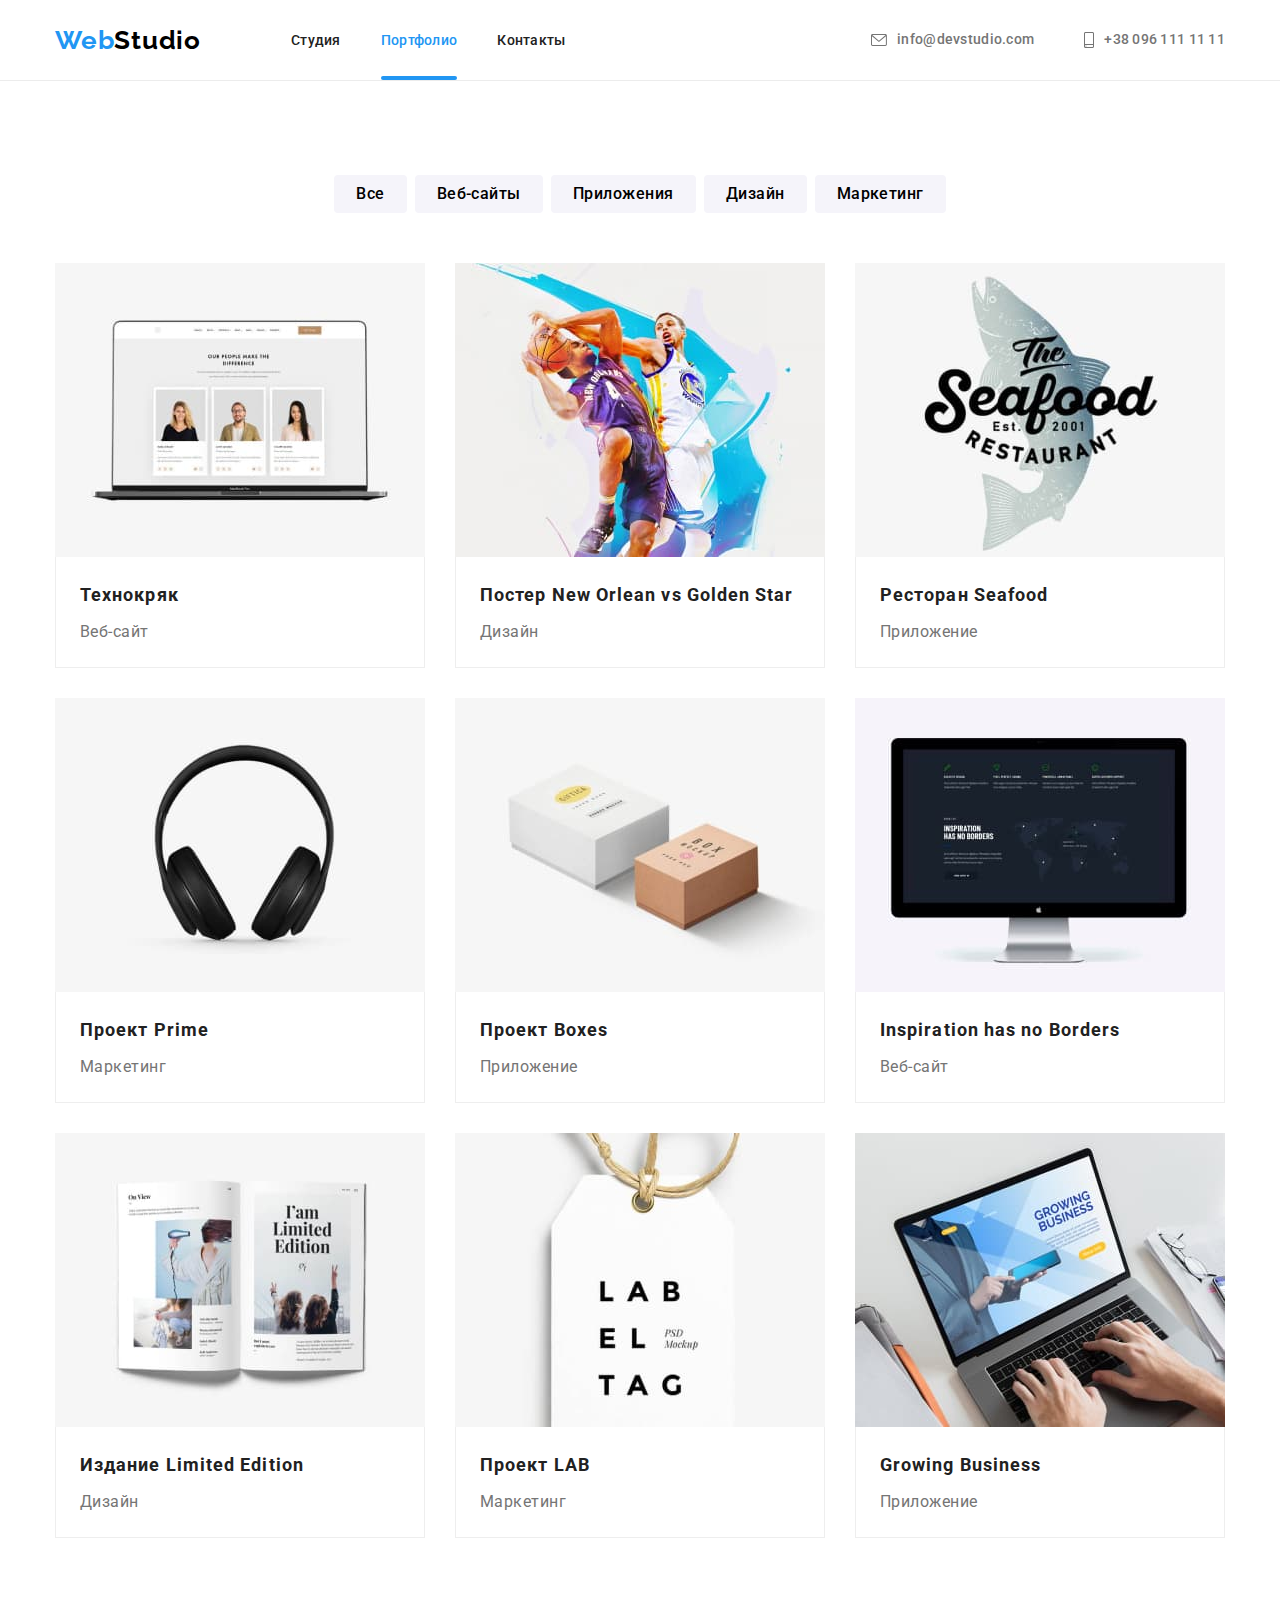
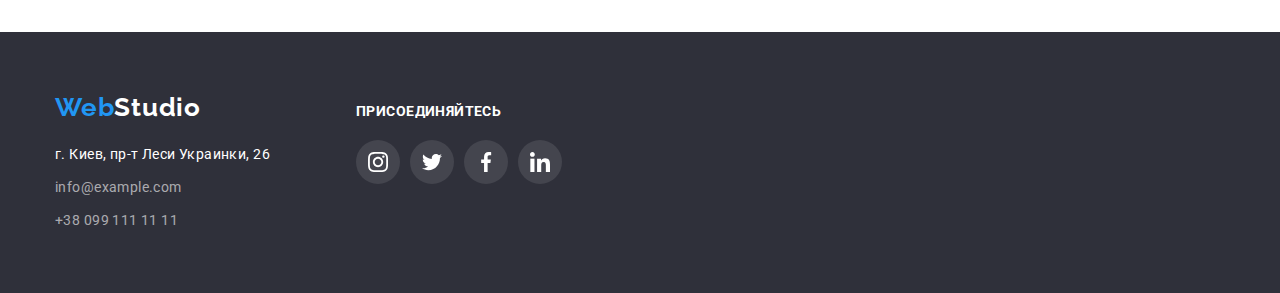
==== portfolio.html @ ebfdbd6f "live sass compiler instalation" ====
<!DOCTYPE html>
<html lang="ru">

<head>
    <meta charset="UTF-8">
    <meta name="viewport" content="width=device-width, initial-scale=1.0">
    <title>Портфолио</title>
    <link rel="stylesheet" href="https://cdnjs.cloudflare.com/ajax/libs/modern-normalize/1.0.0/modern-normalize.min.css">
    <link rel="preconnect" href="https://fonts.gstatic.com">
    <link href="https://fonts.googleapis.com/css2?family=Raleway:wght@700&family=Roboto:wght@400;500;700;900&display=swap"
        rel="stylesheet">
    <link rel="stylesheet" href="./css/styles.css" />
</head>
<body>
    <header class="header">
        <div class="container">
            <nav class="navigation">
                <a class="logo link" lang="en" href=""><span class="logo-part">Web</span>Studio</a>
                <ul class="navigation-list list">
                    <li class="navigation-item link">
                        <a class="navigation-link link" href="./index.html">Студия</a>
                    </li>
                    <li class="navigation-item link">
                        <a class="navigation-link link active" href="">Портфолио</a>
                    </li>
                    <li class="navigation-item link">
                        <a class="navigation-link link" href="">Контакты</a>
                    </li>
                </ul>
            </nav>
            <ul class="contact-list list">
                <li class="contact-items">
                    <a class="contact-mail link" href="mailto:info@devstudio.com">
                        <svg class="contact-mail-icon" width="16" height="12">
                            <use href="./images/icons.svg#icon-envelope-hover"></use>
                        </svg>info@devstudio.com</a>
                </li>
                <li class="contact-items">
                    <a class="contact-tel link" href="tel:+380961111111">
                        <svg class="contact-tel-icon" width="10" height="16">
                            <use href="./images/icons.svg#icon-smartphone"></use>
                        </svg>+38 096 111 11 11</a>
                </li>
            </ul>
        </div>
    </header>
    <main>

        <!--Галлерея работ-->
        <section class="project-gallery">
            <h1 class="project-gallery-title visually-hidden">Галлерея работ</h1>
        
        <!--Список фильтров галлереи-->
               <div class="container">
                    <ul class="filter-btn-list list">
                        <li class="filter-btn-list-items">
                            <button class="filter-btn" type="button">Все</button>
                        </li>
                        <li class="filter-btn-list-items">
                            <button class="filter-btn" type="button">Веб-сайты</button>
                        </li>
                        <li class="filter-btn-list-items">
                            <button class="filter-btn" type="button">Приложения</button>
                        </li>
                        <li class="filter-btn-list-items">
                            <button class="filter-btn" type="button">Дизайн</button>
                        </li>
                        <li class="filter-btn-list-items">
                            <button class="filter-btn" type="button">Маркетинг</button>
                        </li>
                    </ul>

        <!-- Карточки работ -->
                    <ul class="project-list list">
                        <li class="project-item">
                            <a class="project-item-image link" href=""> 
                                <div class="project-item-thumb">
                                    <img src="./images/portfolio/technokhryak.jpg"
                                            alt="Изображение ноутбука с открытым веб-сайтом Технокряк" width="370" height="294" />
                                    <p class="overlay">Технокряк это современная площадка распространения коронавируса. Компании используют эту платформу
                                                для цифрового
                                                шпионажа и атак на защищённые сервера конкурентов.</p>
                                </div>
                                <div class="project-item-description">
                                        <h2 class="project-title">Технокряк</h2>
                                        <p class="project-description">Веб-сайт</p>
                                </div>
                            </a>
                        </li>
                    
                        <li class="project-item">
                            <a class="project-item-image link" href="">
                                <div class="project-item-thumb">
                                   <img src="./images/portfolio/poster.jpg"
                                    alt="Постер с двумя баскетболистами в прыжке и с мячом" width="370" height="294" />
                                    <p class="overlay">Технокряк это современная площадка распространения коронавируса. Компании используют эту платформу
                                        для цифрового
                                        шпионажа и атак на защищённые сервера конкурентов.</p>
                                </div>
                                <div class="project-item-description">
                                    <h2 class="project-title">Постер <span lang="en">New Orlean vs Golden Star</span></h2>
                                    <p class="project-description">Дизайн</p>
                                </div>
                            </a>
                        </li>
                    
                        <li class="project-item">
                            <a class="project-item-image link" href=""> 
                                <div class="project-item-thumb">
                                    <img src="./images/portfolio/seafood.jpg"
                                        alt="Логотип с названием ресторана на фоне большой рыбы" width="370" height="294" />
                                    <p class="overlay">Технокряк это современная площадка распространения коронавируса. Компании используют эту платформу
                                        для цифрового
                                        шпионажа и атак на защищённые сервера конкурентов.</p>
                                </div>
                                <div class="project-item-description">
                                    <h2 class="project-title">Ресторан <span lang="en">Seafood</span> </h2>
                                    <p class="project-description">Приложение</p>
                                </div>
                            </a>
                        </li>
                    
                        <li class="project-item">
                            <a class="project-item-image link" href=""> 
                                <div class="project-item-thumb">
                                    <img src="./images/portfolio/prime.jpg"
                                        alt="Изображение наушников с накладными амбушюрами" width="370" height="294" />
                                    <p class="overlay">Технокряк это современная площадка распространения коронавируса. Компании используют эту платформу
                                        для цифрового
                                        шпионажа и атак на защищённые сервера конкурентов.</p>
                                </div>
                               <div class="project-item-description">
                                    <h2 class="project-title">Проект <span lang="en">Prime</span></h2>
                                    <p class="project-description">Маркетинг</p>
                               </div>
                            </a>
                        </li>
                    
                        <li class="project-item">
                            <a class="project-item-image link" href=""> 
                                <div class="project-item-thumb">
                                    <img src="./images/portfolio/boxes.jpg"
                                        alt="Фото двух коробочек, белой и коричневой, разного размера на белом фоне" width="370" height="294" />
                                    <p class="overlay">Технокряк это современная площадка распространения коронавируса. Компании используют эту платформу
                                        для цифрового
                                        шпионажа и атак на защищённые сервера конкурентов.</p>
                                </div>
                                <div class="project-item-description">
                                    <h2 class="project-title">Проект <span lang="en">Boxes</span></h2>
                                    <p class="project-description">Приложение</p>
                                </div>
                            </a>
                        </li>
                    
                        <li class="project-item">
                            <a class="project-item-image link" href=""> 
                                <div class="project-item-thumb">
                                    <img src="./images/portfolio/web-site-inspiration.jpg"
                                        alt="Фото экрана компьютера с открытым сайтом" width="370" height="294" />
                                    <p class="overlay">Технокряк это современная площадка распространения коронавируса. Компании используют эту платформу
                                        для цифрового
                                        шпионажа и атак на защищённые сервера конкурентов.</p>
                                </div>
                                <div class="project-item-description">
                                    <h2 class="project-title" lang="en">Inspiration has no Borders</h2>
                                    <p class="project-description">Веб-сайт</p>
                                </div>
                            </a>
                        </li>
                    
                        <li class="project-item">
                            <a class="project-item-image link" href=""> 
                                <div class="project-item-thumb">
                                    <img src="./images/portfolio/design.jpg"
                                        alt="Разворот журнала на белом фоне" width="370" height="294" />
                                    <p class="overlay">Технокряк это современная площадка распространения коронавируса. Компании используют эту платформу
                                        для цифрового
                                        шпионажа и атак на защищённые сервера конкурентов.</p>
                                </div>
                                <div class="project-item-description">
                                    <h2 class="project-title">Издание <span lang="en">Limited Edition</span></h2>
                                    <p class="project-description">Дизайн</p>
                                </div>
                            </a>
                        </li>
                    
                        <li class="project-item">
                            <a class="project-item-image link" href=""> 
                                <div class="project-item-thumb">
                                    <img src="./images/portfolio/lab.jpg"
                                        alt="Лого фирмы с изображением бирки с надписью" width="370" height="294" />
                                    <p class="overlay">Технокряк это современная площадка распространения коронавируса. Компании используют эту платформу для цифрового
                                    шпионажа и атак на защищённые сервера конкурентов.</p>    
                                </div>
                                <div class="project-item-description">
                                    <h2 class="project-title">Проект <span lang="en">LAB</span></h2>
                                    <p class="project-description">Маркетинг</p>
                                </div>
                            </a>
                        </li>
                    
                        <li class="project-item">
                            <a class="project-item-image link" href=""> 
                                <div class="project-item-thumb">
                                    <img src="./images/portfolio/app.jpg" alt="Руки и ноутбук" width="370" height="294" />
                                    <p class="overlay">Технокряк это современная площадка распространения коронавируса. Компании используют эту платформу
                                        для цифрового
                                        шпионажа и атак на защищённые сервера конкурентов.</p>
                                </div>
                                <div class="project-item-description">
                                    <h2 class="project-title" lang="en">Growing Business</h2>
                                    <p class="project-description">Приложение</p>
                                </div>
                            </a>
                        </li>
                    </ul>
                </div>
    </section>            
    </main>

    <!--Футер -->
    <footer class="footer">
        <div class="container">
            <div class="left-side-footer-wrapper">
                <a class="logo link" lang="en" href=""><span class="logo-part">Web</span><span
                        class="logo-dark-background">Studio</span></a>
                <address class="address">
                    <ul class="address-list list">
                        <li class="address-list-item">
                            <a class="address-link link" href="https://goo.gl/maps/c7qryHXfXwKfHJzUA" target="_blank"
                                rel="noopener noreferrer">г. Киев, пр-т Леси Украинки, 26</a>
                        </li>
                        <li class="address-list-item">
                            <a class="address-contact link" href="mailto:info@example.com">info@example.com</a>
                        </li>
                        <li class="address-list-item">
                            <a class="address-contact link" href="tel:+380991111111">+38 099 111 11 11</a>
                        </li>
                    </ul>
                </address>
            </div>
            <div class="social-links-footer-wrapper">
                <p class="enjoy-title">Присоединяйтесь</p>
                <ul class="social-list-footer">
                    <li class="social-list-footer-item list">
                        <a href="" class="social-list-footer-link link">
                            <svg class="social-list-footer-icon" width="20" height="20">
                                <use href="./images/icons.svg#icon-instagram"></use>
                            </svg>
                        </a>
                    </li>
                    <li class="social-list-footer-item list">
                        <a href="" class="social-list-footer-link link">
                            <svg class="social-list-footer-icon" width="20" height="20">
                                <use href="./images/icons.svg#icon-twitter"></use>
                            </svg>
                        </a>
                    </li>
                    <li class="social-list-footer-item list">
                        <a href="" class="social-list-footer-link link">
                            <svg class="social-list-footer-icon" width="20" height="20">
                                <use href="./images/icons.svg#icon-facebook"></use>
                            </svg>
                        </a>
                    </li>
                    <li class="social-list-footer-item list">
                        <a href="" class="social-list-footer-link link">
                            <svg class="social-list-footer-icon" width="20" height="20">
                                <use href="./images/icons.svg#icon-linkedin"></use>
                            </svg>
                        </a>
                    </li>
                </ul>
            </div>
        </div>
    </footer>
</body>
</html>
---- css/styles.css ----
/* ------COMPONENTS----- */
:root {
  --main-font: 'Roboto', sans-serif;
  --secondary-font: 'Raleway', sans-serif;
  --accent-color: #2196f3;
  --alternative-accent-color: #188ce8;
  --first-text-color: #212121;
  --second-text-color: #757575;
  --alternative-second-text-color: rgba(255, 255, 255, 0.6);
  --third-text-color: #ffffff;
  --light-background-color: #f5f4fa;
  --dark-background-color: #2f303a;
  --btn-box-shadow-color: 0px 4px 4px rgba(0, 0, 0, 0.15);
  --logo-light-theme-color: #000;
  --social-icons-color-light-theme: #afb1b8;
  --overlay-background-color: rgba(33, 150, 243, 0.9);
}

body {
  font-family: var(--main-font);
  color: var(--first-text-color);
}

.link {
  text-decoration: none;
  color: var(--first-text-color);
}

.list {
  list-style: none;
}

.address {
  font-style: normal;
}

.active {
  color: var(--accent-color);
  position: relative;
}

h1,
h2,
h3,
h4,
h5,
h6,
p {
  margin: 0;
}

ul,
ol {
  margin: 0;
  padding: 0;
}

img {
  display: block;
}

.visually-hidden {
  position: absolute !important;
  clip: rect(1px 1px 1px 1px); /* IE6, IE7 */
  clip: rect(1px, 1px, 1px, 1px);
  padding: 0 !important;
  border: 0 !important;
  height: 1px !important;
  width: 1px !important;
  overflow: hidden;
}
/* ------END COMPONENTS----- */

/* HEADER */

.header {
  display: flex;
  align-items: center;
  border-bottom: 1px solid #ececec;
}

.container {
  margin: 0 auto;
  padding: 0 15px;
  width: 1200px;
}

.header .container {
  display: flex;
  align-items: center;
}

.navigation {
  display: flex;
  align-items: center;
}

.navigation-list {
  display: flex;
  align-items: center;
}

.contact-list,
.contact-items {
  display: flex;
  align-items: center;
}

.contact-list {
  margin-left: auto;
}

.contact-items:not(:last-child) {
  margin-right: 50px;
}

.logo {
  font-family: var(--secondary-font);
  font-weight: 700;
  font-size: 26px;
  line-height: 1.19;
  letter-spacing: 0.03em;
  color: var(--logo-light-theme-color);
  margin-right: 90px;
  padding-top: 24px;
  padding-bottom: 24px;

  animation-duration: 3000ms;
}

.logo-part {
  color: var(--accent-color);
}

.navigation-item:not(:last-child) {
  margin-right: 40px;
}

.navigation-link {
  font-weight: 500;
  font-size: 14px;
  line-height: 1.14;
  letter-spacing: 0.02em;
  padding-top: 32px;
  padding-bottom: 32px;

  transition-property: color;
  transition-duration: 250ms;
  transition-timing-function: cubic-bezier(0.4, 0, 0.2, 1);
}

.contact-mail,
.contact-tel {
  display: flex;
  align-items: center;

  padding-top: 32px;
  padding-bottom: 32px;
  font-weight: 500;
  font-size: 14px;
  line-height: 1.14;
  letter-spacing: 0.02em;
  color: var(--second-text-color);

  transition-property: color;
  transition-duration: 250ms;
  transition-timing-function: cubic-bezier(0.4, 0, 0.2, 1);
}

.contact-mail-icon,
.contact-tel-icon {
  margin-right: 10px;
  cursor: pointer;
  fill: currentColor;
}

.navigation-link:hover,
.navigation-link:focus,
.contact-mail:hover,
.contact-mail:focus,
.contact-tel:hover,
.contact-tel:focus {
  color: var(--accent-color);
}

.contact-mail:hover .contact-mail-icon,
.contact-mail:focus .contact-mail-icon,
.contact-tel:hover .contact-tel-icon,
.contact-tel:focus .contact-tel-icon {
  fill: currentColor;
}

.active::after {
  content: '';
  position: absolute;
  left: 0;
  bottom: 0;
  width: 100%;
  height: 4px;
  border-radius: 2px;
  background-color: currentColor;
}

/* HEADER END */

/* HERO */

.hero {
  text-align: center;
  max-width: 1600px;
  margin: 0 auto;
  background-color: var(--dark-background-color);
  background-image: linear-gradient(
      rgba(47, 48, 58, 0.4),
      rgba(47, 48, 58, 0.4)
    ),
    url('../images/hero-bgi/background.jpg');
  background-repeat: no-repeat;
  background-size: cover;
  box-shadow: 0px 4px 4px rgba(0, 0, 0, 0.25);
}

.hero .container {
  text-align: center;
  padding-top: 200px;
  padding-bottom: 200px;
}

.hero-title {
  max-width: 696px;
  margin-left: auto;
  margin-right: auto;
  margin-bottom: 30px;
  text-align: center;
  font-weight: 900;
  font-size: 44px;
  line-height: 1.36;
  letter-spacing: 0.06em;
  text-transform: uppercase;
  color: var(--third-text-color);
}

.modal-btn {
  min-width: 200px;
  padding: 10px 32px;

  font-family: inherit;
  font-weight: 700;
  font-size: 16px;
  line-height: 1.88;
  text-align: center;
  letter-spacing: 0.06em;
  cursor: pointer;
  border-radius: 4px;
  color: var(--third-text-color);
  background-color: var(--accent-color);
  box-shadow: var(--btn-box-shadow-color);

  transition: background-color 250ms cubic-bezier(0.4, 0, 0.2, 1);
}

.modal-btn:hover,
.modal-btn:focus {
  background-color: var(--alternative-accent-color);
  outline: none;
}

.backdrop {
  position: fixed;
  top: 0;
  left: 0;
  width: 100%;
  height: 100%;
  background-color: rgba(0, 0, 0, 0.2);
  visibility: visible;
  opacity: 1;
  transition: opacity 250ms cubic-bezier(0.4, 0, 0.2, 1);
}

.backdrop.is-hidden {
  opacity: 0;
  visibility: hidden;
  pointer-events: none;
}

.modal {
  position: absolute;
  top: 50%;
  left: 50%;
  transform: translate(-50%, -50%);
  transform-origin: center left;

  display: flex;
  min-width: 528px;
  min-height: 581px;
  padding: 40px;
  box-shadow: 0px 1px 3px rgba(0, 0, 0, 0.12), 0px 1px 1px rgba(0, 0, 0, 0.14),
    0px 2px 1px rgba(0, 0, 0, 0.2);
  border-radius: 4px;
  background-color: var(--third-text-color);

  transition: transform 500ms cubic-bezier(0.4, 0, 0.2, 1);
  animation-duration: 3000ms;
}

.modal-form {
  display: flex;
  flex-direction: column;
}

.modal-form-input {
  display: block;
  width: 100%;
  min-height: 40px;
  padding: 12px 42px;
  border: 1px solid rgba(33, 33, 33, 0.2);
  border-radius: 4px;
  margin-top: 4px;
  transition: border-color 250ms cubic-bezier(0.4, 0, 0.2, 1);
}

.modal-form-input:focus {
  border-color: var(--accent-color);
  outline: none;
}

.modal-form-icon {
  position: absolute;
  display: block;
  top: 50%;
  left: 12px;
  transform: translateY(-50%);
  transition: fill 250ms cubic-bezier(0.4, 0, 0.2, 1);
}

.modal-form-input:focus + .modal-form-icon {
  fill: var(--accent-color);
}

.modal-form-comment {
  width: 100%;
  resize: none;
  min-height: 120px;
  padding: 12px 16px;
  margin-top: 4px;
  border: 1px solid rgba(33, 33, 33, 0.2);
  border-radius: 4px;
  transition: border-color 250ms cubic-bezier(0.4, 0, 0.2, 1);
}

.modal-form-comment:focus {
  border-color: var(--accent-color);
  outline: none;
}

.modal-form-comment::placeholder {
  font-family: inherit;
  font-weight: 400;
  font-size: 14px;
  line-height: 1.14;
  letter-spacing: 0.01em;
  color: rgba(117, 117, 117, 0.5);
}

.modal-form-title {
  margin-bottom: 30px;
  text-align: center;
  font-weight: 700;
  font-size: 20px;
  line-height: 1.15;
  letter-spacing: 0.03em;
  color: var(--first-text-color);
}

.form-field {
  font-family: inherit;
  font-weight: 400;
  font-size: 12px;
  line-height: 1.17;
  letter-spacing: 0.01em;
  color: var(--second-text-color);
}

.form-field:not(:last-child) {
  margin-bottom: 10px;
}

.form-field-wrapper {
  position: relative;
  display: block;
}

.modal-form-agreement-desc {
  display: flex;
  align-items: center;
  margin-bottom: 30px;
  font-family: inherit;
  font-weight: 400;
  font-size: 14px;
  line-height: 1.71;
  letter-spacing: 0.03em;
  color: var(--second-text-color);
}

.modal-form-agreement-desc::before {
  content: ' ';
  display: block;
  margin-right: 8px;
  width: 16px;
  height: 15px;
  background-image: url(../images/empty_check.svg);
  background-repeat: no-repeat;
  background-size: contain;
  cursor: pointer;
  transition: background-image 250ms cubic-bezier(0.4, 0, 0.2, 1);
}

.modal-form-agreement:checked + .modal-form-agreement-desc::before {
  border: 0.2px solid var(--third-text-color);
  background-image: url(../images/check.svg);
  fill: var(--third-text-color);
  background-repeat: no-repeat;
  background-size: contain;
  background-color: var(--alternative-accent-color);
  outline: none;
}

.modal-form-agreement:focus + .modal-form-agreement-desc::before {
  border: 2px solid var(--accent-color);
}

.modal-form-agreement-link {
  color: var(--accent-color);
}

.modal-btn-close {
  position: absolute;
  top: 8px;
  right: 8px;

  display: flex;
  align-items: center;
  justify-content: center;

  padding: 0;
  width: 30px;
  height: 30px;
  border: 1px solid rgba(0, 0, 0, 0.1);
  border-radius: 50%;
  background-color: var(--third-text-color);
  cursor: pointer;
}

.modal-form-btn {
  min-width: 200px;
  align-self: center;
  padding: 10px;

  text-align: center;
  font-family: inherit;
  font-weight: 700;
  font-size: 16px;
  line-height: 1.88;
  letter-spacing: 0.06em;
  cursor: pointer;
  border-radius: 4px;
  border: none;
  color: var(--third-text-color);
  background-color: var(--accent-color);
  box-shadow: var(--btn-box-shadow-color);

  transition: background-color 250ms cubic-bezier(0.4, 0, 0.2, 1);
}

.modal-form-btn:hover,
.modal-form-btn:focus {
  background-color: var(--alternative-accent-color);
  border: none;
}

/* HERO END */

/* ПРЕИМУЩЕСТВА */

.advantages {
  padding-top: 94px;
  padding-bottom: 47px;
}

.advantages .container {
  display: flex;
}

.advantages-list {
  display: flex;
  margin-left: -30px;
  margin-top: -30px;
}

.advantages-list-item {
  flex-basis: calc((100% - 120px) / 4);
  margin-left: 30px;
  margin-top: 30px;
}

.advantages-icon-box {
  display: flex;
  align-items: center;
  justify-content: center;
  background: var(--light-background-color);
  border-radius: 4px;
  width: 270px;
  height: 120px;
  margin-bottom: 30px;
}

.advantages-list-title {
  font-weight: 700;
  font-size: 14px;
  line-height: 1.14;
  letter-spacing: 0.03em;
  text-transform: uppercase;
  margin-bottom: 10px;
}

.advantages-description {
  font-size: 14px;
  line-height: 1.71;
  letter-spacing: 0.03em;
  color: var(--second-text-color);
}

/* ПРЕИМУЩЕСТВА END */

/*РОД ДЕЯТЕЛЬНОСТИ*/

.company-skills {
  padding-top: 47px;
  padding-bottom: 94px;
}

.skills {
  display: flex;
  flex-wrap: wrap;
  margin-left: -30px;
  margin-top: -30px;
}

.company-description {
  font-weight: 700;
  font-size: 36px;
  line-height: 1.17;
  text-align: center;
  letter-spacing: 0.03em;
  margin-bottom: 50px;
}

.skills-gallary-item {
  flex-basis: calc((100% - 90px) / 3);
  margin-left: 30px;
  margin-top: 30px;
}

.skills-thumb {
  position: relative;
}

.skills-examples {
  position: absolute;
  left: 0;
  bottom: 0;
  min-width: 370px;
  min-height: 70px;
  padding: 27px 0;

  font-weight: 700;
  font-size: 14px;
  line-height: 1.14;
  text-align: center;
  letter-spacing: 0.03em;
  text-transform: uppercase;
  color: var(--third-text-color);
  background-color: rgba(47, 48, 58, 0.8);
}
/* END - РОД ДЕЯТЕЛЬНОСТИ */

/* НАША КОМАНДА */

.team {
  background-color: var(--light-background-color);
  padding-bottom: 94px;
  padding-top: 94px;
}

.team-list {
  display: flex;
  flex-wrap: wrap;
  margin-left: -30px;
  margin-top: -30px;
}

.team-list-item {
  box-shadow: 0px 1px 3px rgba(0, 0, 0, 0.12), 0px 1px 1px rgba(0, 0, 0, 0.14),
    0px 2px 1px rgba(0, 0, 0, 0.2);
  border-radius: 0px 0px 4px 4px;
  background-color: var(--third-text-color);
  flex-basis: calc((100% - 120px) / 4);
  margin-left: 30px;
  margin-top: 30px;
}

.team-member-description {
  padding: 30px 32px;
}

.team-member-name {
  font-weight: 500;
  font-size: 16px;
  line-height: 19px;
  text-align: center;
  letter-spacing: 0.03em;
  margin-bottom: 10px;
}

.team-member-job {
  font-size: 16px;
  line-height: 19px;
  text-align: center;
  letter-spacing: 0.03em;
  color: var(--second-text-color);
  margin-bottom: 16px;
}

.social-list-link {
  display: flex;
  align-items: center;
  justify-content: center;
  width: 44px;
  height: 44px;
  border-radius: 50%;

  transition: background-color 250ms cubic-bezier(0.4, 0, 0.2, 1);
}

.social-list-icon {
  fill: var(--social-icons-color-light-theme);
  transition: fill 250ms cubic-bezier(0.4, 0, 0.2, 1);
}

.social-list-link:hover .social-list-icon,
.social-list-link:focus .social-list-icon {
  fill: var(--third-text-color);
}

.social-list-link:hover,
.social-list-link:focus {
  background-color: var(--accent-color);
}

.social-list {
  display: flex;
  align-items: center;
  justify-content: space-between;
}

/* НАША КОМАНДА END*/

/* GALLERY */

.project-gallery {
  padding-bottom: 94px;
  padding-top: 94px;
}

.filter-btn-list {
  display: flex;
  text-align: center;
}

.filter-btn-list {
  justify-content: center;
  margin-bottom: 50px;
}

.filter-btn-list-items:not(:last-child) {
  margin-right: 8px;
}

.filter-btn {
  border-radius: 4px;
  border: none;
  padding: 6px 22px;

  font-family: inherit;
  font-weight: 500;
  font-size: 16px;
  line-height: 1.62;
  text-align: center;
  letter-spacing: 0.03em;
  background-color: var(--light-background-color);
  cursor: pointer;

  transition: background-color 250ms cubic-bezier(0.4, 0, 0.2, 1),
    color 250ms cubic-bezier(0.4, 0, 0.2, 1),
    box-shadow 250ms cubic-bezier(0.4, 0, 0.2, 1);
}

.filter-btn:hover,
.filter-btn:focus {
  background-color: var(--accent-color);
  color: var(--third-text-color);
  box-shadow: 0px 3px 1px rgba(0, 0, 0, 0.1), 0px 1px 2px rgba(0, 0, 0, 0.08),
    0px 2px 2px rgba(0, 0, 0, 0.12);
}

.project-list {
  display: flex;
  flex-wrap: wrap;
  margin-left: -30px;
  margin-top: -30px;
}

.project-item {
  display: flex;
  flex-basis: calc((100% - 270px) / 3);
  margin-left: 30px;
  margin-top: 30px;
}

.project-item-description {
  padding: 20px 24px;
  border: 1px solid #eeeeee;
  border-top: none;
}

.project-item-image {
  display: block;
  transition: box-shadow 250ms cubic-bezier(0.4, 0, 0.2, 1);
}

.project-item-image:hover,
.project-item-image:focus {
  box-shadow: 0px 1px 1px rgba(0, 0, 0, 0.12), 0px 4px 4px rgba(0, 0, 0, 0.06),
    1px 4px 6px rgba(0, 0, 0, 0.16);
}

.project-title {
  font-weight: 700;
  font-size: 18px;
  line-height: 2;
  letter-spacing: 0.06em;
  margin-bottom: 4px;
}

.project-description {
  font-size: 16px;
  line-height: 1.88;
  letter-spacing: 0.03em;
  color: var(--second-text-color);
}

.project-item-thumb {
  position: relative;
  overflow: hidden;
}

.overlay {
  position: absolute;
  overflow: auto;
  width: 100%;
  height: 100%;
  padding: 63px 24px;

  font-weight: 400;
  font-size: 18px;
  line-height: 1.56;
  letter-spacing: 0.03em;
  color: var(--third-text-color);
  background-color: var(--overlay-background-color);

  transform: translatey(0);
  transition: transform 250ms cubic-bezier(0.4, 0, 0.2, 1);
}

.project-item-image:hover .overlay,
.project-item-image:focus .overlay {
  transform: translatey(-100%);
}

/* WORK GALLERY END*/

/* REGULAR CUSTOMERS*/

.regular-customers {
  display: flex;
  padding-top: 94px;
  padding-bottom: 94px;
}

.regular-customers-list {
  display: flex;
  flex-wrap: wrap;
  justify-content: center;
  align-items: center;
  margin-left: -30px;
  margin-top: -30px;
}

.regular-customers-list-item {
  display: flex;
  justify-content: center;
  align-items: center;
  flex-basis: calc((100% - 180px) / 6);
  margin-left: 30px;
  margin-top: 30px;
  border-radius: 4px;
  min-height: 90px;

  border: 1px solid var(--social-icons-color-light-theme);
  color: var(--social-icons-color-light-theme);

  transition: border 250ms cubic-bezier(0.4, 0, 0.2, 1);
}

.regular-customers-list-item:hover,
.regular-customers-list-item:focus {
  fill: var(--accent-color);
  border: 1px solid var(--accent-color);
}

.regular-customers-icon {
  fill: currentColor;
  transition: fill 250ms cubic-bezier(0.4, 0, 0.2, 1);
}

.regular-customers-list-item:hover .regular-customers-icon,
.regular-customers-list-item:focus .regular-customers-icon {
  fill: var(--accent-color);
}

/*END REGULAR CUSTOMER*/

/* FOOTER */
.footer {
  background-color: var(--dark-background-color);
  padding-top: 60px;
  padding-bottom: 60px;
}

.address-list,
.address-list-item,
.address-contact {
  display: flex;
  flex-direction: column;
}

.footer .logo {
  display: block;
  margin-right: 0;
  margin-bottom: 20px;
  padding: 0;
}

.logo-dark-background {
  color: var(--third-text-color);
}

.address-link {
  font-size: 14px;
  line-height: 1.71;
  letter-spacing: 0.03em;
  color: var(--third-text-color);
}

.address-contact {
  display: block;
  font-size: 14px;
  line-height: 1.71;
  letter-spacing: 0.03em;
  color: var(--alternative-second-text-color);

  transition: color 250ms cubic-bezier(0.4, 0, 0.2, 1);
}

.address-list {
  min-width: 231px;
  min-height: 81px;
}

.address-list-item:not(:last-child) {
  margin-bottom: 9px;
}

.address-contact:hover,
.address-contact:focus {
  color: var(--accent-color);
}

.footer .container {
  display: flex;
  align-items: baseline;
}

.left-side-footer-wrapper {
  margin-right: 70px;
}

.enjoy-title {
  font-weight: 700;
  font-size: 14px;
  line-height: 1.14;
  letter-spacing: 0.03em;
  text-transform: uppercase;
  color: var(--third-text-color);
  margin-bottom: 20px;
}

.social-list-footer {
  display: flex;
  align-items: center;
  justify-content: center;
  justify-content: space-between;
}

.social-list-footer-item:not(:last-child) {
  margin-right: 10px;
}

.social-list-footer-link {
  display: flex;
  align-items: center;
  justify-content: center;
  width: 44px;
  height: 44px;
  border-radius: 50%;
  background-color: rgba(255, 255, 255, 0.1);
  transition: background-color 250ms cubic-bezier(0.4, 0, 0.2, 1);
}

.social-list-footer-icon {
  fill: var(--third-text-color);
}

.social-list-footer-link:hover,
.social-list-footer-link:focus {
  background-color: var(--accent-color);
}

.footer-form-wrapper {
  margin-left: auto;
}

.footer-form-title {
  display: block;
  font-family: inherit;
  font-size: 14px;
  line-height: 1.14;
  letter-spacing: 0.03em;
  text-transform: uppercase;
  color: var(--third-text-color);
  margin-bottom: 20px;
}

.label-email-subscription {
  display: inline-flex;
}

.user-email-footer-input {
  display: inline-block;
  min-width: 358px;
  min-height: 50px;
  padding: 15px 16px;
  margin-right: 20px;
  border: 1px solid rgba(255, 255, 255, 0.3);
  filter: drop-shadow(0px 4px 4px rgba(0, 0, 0, 0.15));
  border-radius: 4px;
  color: var(--third-text-color);
  background-color: var(--dark-background-color);
}

.user-email-footer-input::placeholder {
  font-family: inherit;
  font-weight: normal;
  font-size: 16px;
  line-height: 1.25;
  letter-spacing: 0.03em;
  background-color: inherit;
  color: rgba(255, 255, 255, 0.6);
}

.user-email-footer-input:focus {
  border: 2px solid var(--accent-color);
  outline: none;
}

.footer-form-button {
  display: inline-flex;
  justify-content: center;
  align-items: center;
  min-width: 200px;
  min-height: 50px;
  padding: 10px 32px;

  font-family: inherit;
  font-weight: 700;
  font-size: 16px;
  line-height: 1.88;
  text-align: center;
  letter-spacing: 0.06em;
  cursor: pointer;
  border-radius: 4px;
  color: var(--third-text-color);
  background-color: var(--accent-color);
  box-shadow: var(--btn-box-shadow-color);

  transition: background-color 250ms cubic-bezier(0.4, 0, 0.2, 1);
}

.footer-form-button:hover,
.footer-form-button:focus {
  background-color: var(--alternative-accent-color);
  outline: none;
}

.footer-send-icon {
  fill: currentColor;
  margin-left: 10px;
}
/* FOOTER END*/
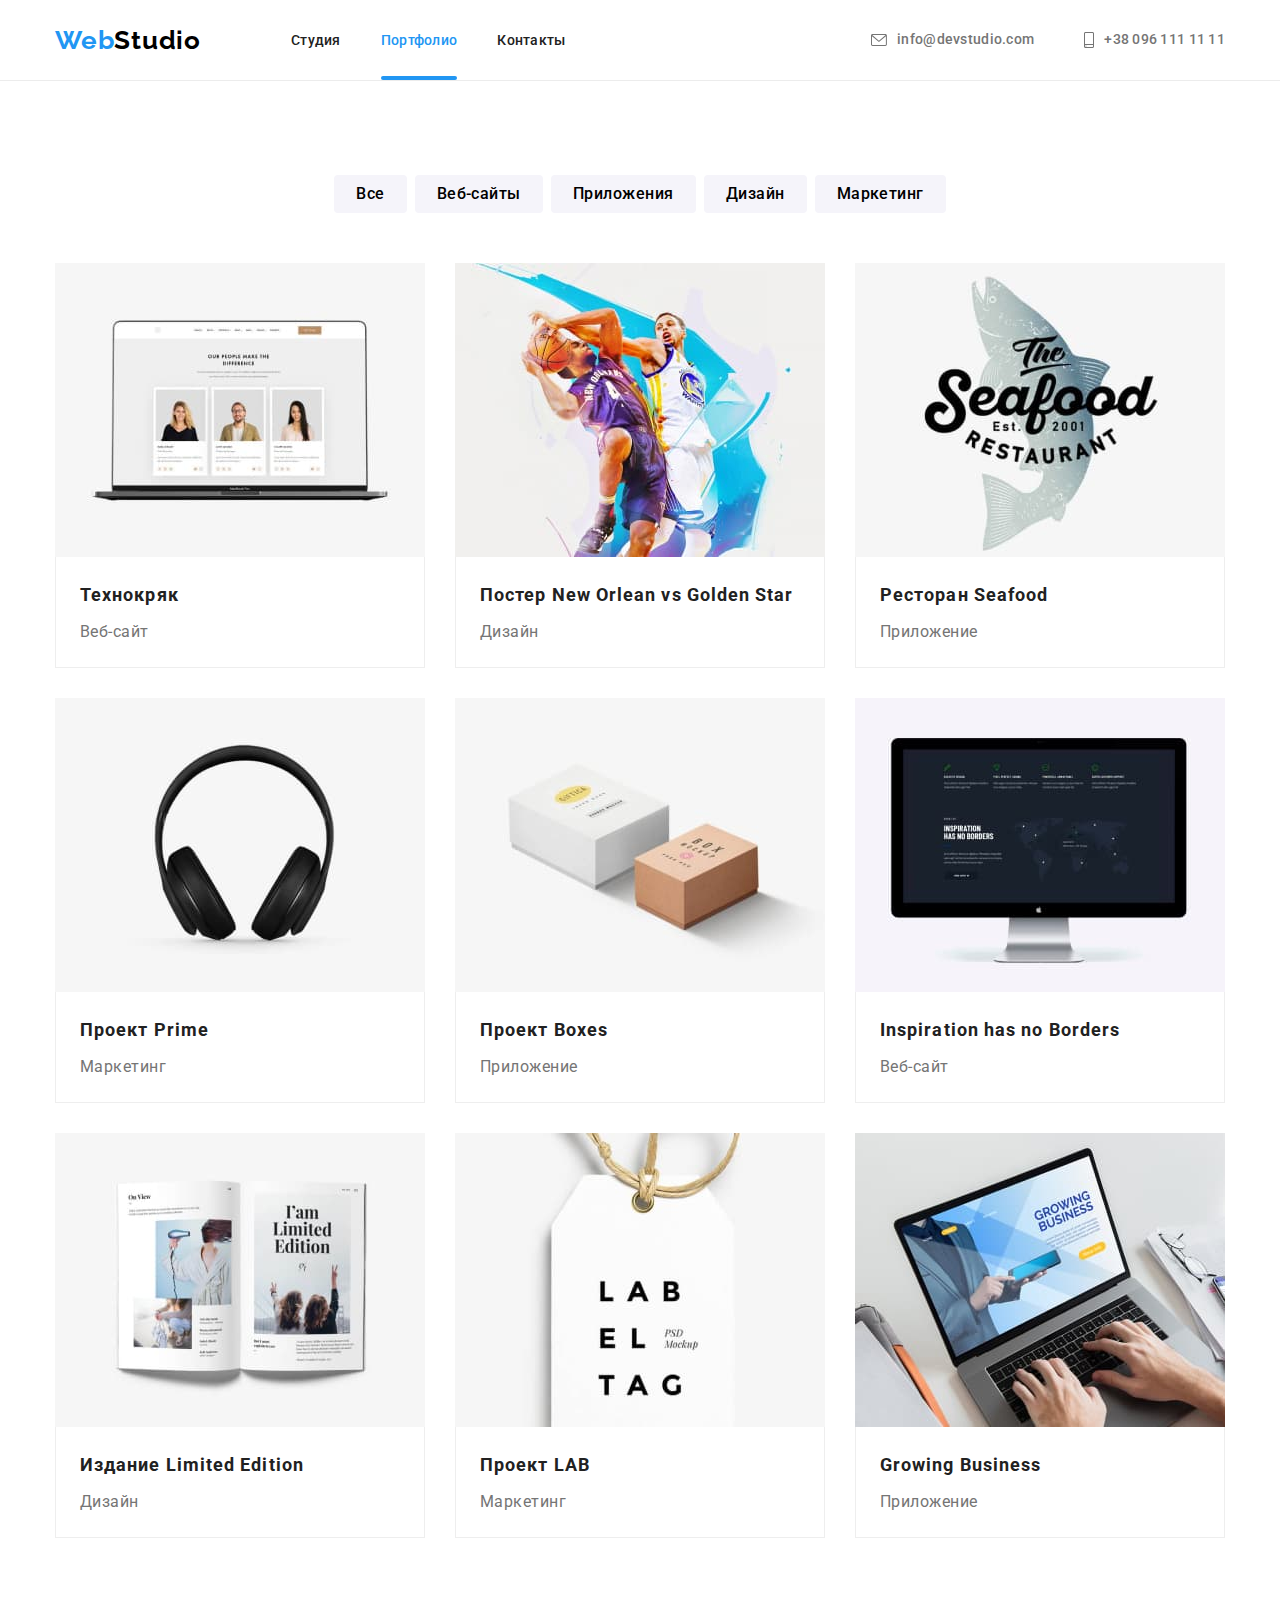
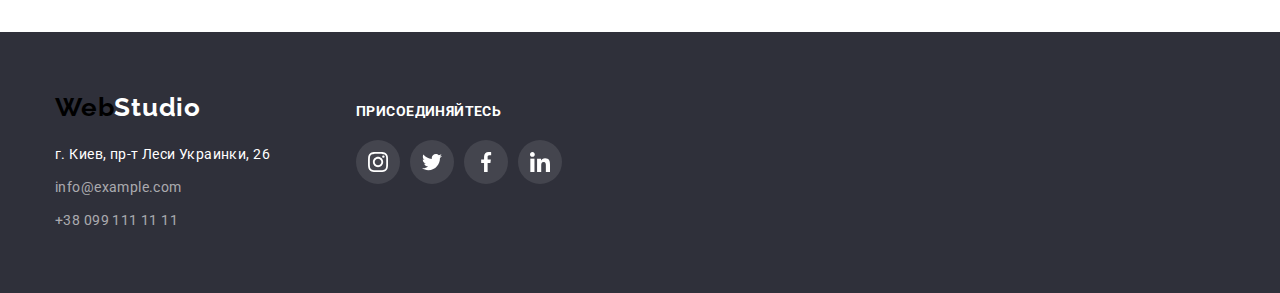
==== commit ec8a252c: "Header BEM renaming" ====
--- a/portfolio.html
+++ b/portfolio.html
@@ -10,34 +10,38 @@
     <link href="https://fonts.googleapis.com/css2?family=Raleway:wght@700&family=Roboto:wght@400;500;700;900&display=swap"
         rel="stylesheet">
     <link rel="stylesheet" href="./css/styles.css" />
+
+    <!-- Подключение анимации-->
+    <link rel="stylesheet" href="https://cdnjs.cloudflare.com/ajax/libs/animate.css/4.1.1/animate.min.css" />
 </head>
 <body>
-    <header class="header">
-        <div class="container">
-            <nav class="navigation">
-                <a class="logo link" lang="en" href=""><span class="logo-part">Web</span>Studio</a>
-                <ul class="navigation-list list">
-                    <li class="navigation-item link">
-                        <a class="navigation-link link" href="./index.html">Студия</a>
-                    </li>
-                    <li class="navigation-item link">
-                        <a class="navigation-link link active" href="">Портфолио</a>
-                    </li>
-                    <li class="navigation-item link">
-                        <a class="navigation-link link" href="">Контакты</a>
+    <header class="page-header">
+        <div class="page-header__container container">
+            <nav class="page-header__navigation">
+                <a class="logo link animate__heartBeat" lang="en" href=""><span
+                        class="logo--light-theme">Web</span>Studio</a>
+                <ul class="page-header__navigation-list list">
+                    <li class="page-header__navigation-item link">
+                        <a class="page-header__navigation-link link" href="./index.html">Студия</a>
+                    </li>
+                    <li class="page-header__navigation-item link">
+                        <a class="page-header__navigation-link link page-header__navigation-link--active" href="./portfolio.html">Портфолио</a>
+                    </li>
+                    <li class="page-header__navigation-item link">
+                        <a class="page-header__navigation-link link" href="">Контакты</a>
                     </li>
                 </ul>
             </nav>
-            <ul class="contact-list list">
-                <li class="contact-items">
-                    <a class="contact-mail link" href="mailto:info@devstudio.com">
-                        <svg class="contact-mail-icon" width="16" height="12">
+            <ul class="page-header__contact-list list">
+                <li class="page-header__contact-item">
+                    <a class="page-header__mail-link link" href="mailto:info@devstudio.com">
+                        <svg class="mail-icon" width="16" height="12">
                             <use href="./images/icons.svg#icon-envelope-hover"></use>
                         </svg>info@devstudio.com</a>
                 </li>
-                <li class="contact-items">
-                    <a class="contact-tel link" href="tel:+380961111111">
-                        <svg class="contact-tel-icon" width="10" height="16">
+                <li class="page-header__contact-item">
+                    <a class="page-header__tel-link link" href="tel:+380961111111">
+                        <svg class="tel-icon" width="10" height="16">
                             <use href="./images/icons.svg#icon-smartphone"></use>
                         </svg>+38 096 111 11 11</a>
                 </li>
--- a/css/styles.css
+++ b/css/styles.css
@@ -34,11 +34,6 @@
   font-style: normal;
 }
 
-.active {
-  color: var(--accent-color);
-  position: relative;
-}
-
 h1,
 h2,
 h3,
@@ -57,6 +52,12 @@
 
 img {
   display: block;
+}
+
+.container {
+  margin: 0 auto;
+  padding: 0 15px;
+  width: 1200px;
 }
 
 .visually-hidden {
@@ -73,44 +74,38 @@
 
 /* HEADER */
 
-.header {
+.page-header {
   display: flex;
   align-items: center;
   border-bottom: 1px solid #ececec;
 }
 
-.container {
-  margin: 0 auto;
-  padding: 0 15px;
-  width: 1200px;
-}
-
-.header .container {
-  display: flex;
-  align-items: center;
-}
-
-.navigation {
-  display: flex;
-  align-items: center;
-}
-
-.navigation-list {
-  display: flex;
-  align-items: center;
-}
-
-.contact-list,
-.contact-items {
-  display: flex;
-  align-items: center;
-}
-
-.contact-list {
+.page-header__container {
+  display: flex;
+  align-items: center;
+}
+
+.page-header__navigation {
+  display: flex;
+  align-items: center;
+}
+
+.page-header__navigation-list {
+  display: flex;
+  align-items: center;
+}
+
+.page-header__contact-list,
+.page-header__contact-item {
+  display: flex;
+  align-items: center;
+}
+
+.page-header__contact-list {
   margin-left: auto;
 }
 
-.contact-items:not(:last-child) {
+.page-header__contact-item:not(:last-child) {
   margin-right: 50px;
 }
 
@@ -128,15 +123,15 @@
   animation-duration: 3000ms;
 }
 
-.logo-part {
+.logo--light-theme {
   color: var(--accent-color);
 }
 
-.navigation-item:not(:last-child) {
+.page-header__navigation-item:not(:last-child) {
   margin-right: 40px;
 }
 
-.navigation-link {
+.page-header__navigation-link {
   font-weight: 500;
   font-size: 14px;
   line-height: 1.14;
@@ -149,8 +144,8 @@
   transition-timing-function: cubic-bezier(0.4, 0, 0.2, 1);
 }
 
-.contact-mail,
-.contact-tel {
+.page-header__mail-link,
+.page-header__tel-link {
   display: flex;
   align-items: center;
 
@@ -167,30 +162,35 @@
   transition-timing-function: cubic-bezier(0.4, 0, 0.2, 1);
 }
 
-.contact-mail-icon,
-.contact-tel-icon {
+.mail-icon,
+.tel-icon {
   margin-right: 10px;
   cursor: pointer;
   fill: currentColor;
 }
 
-.navigation-link:hover,
-.navigation-link:focus,
-.contact-mail:hover,
-.contact-mail:focus,
-.contact-tel:hover,
-.contact-tel:focus {
+.page-header__navigation-link:hover,
+.page-header__navigation-link:focus,
+.page-header__mail-link:hover,
+.page-header__mail-link:focus,
+.page-header__tel-link:hover,
+.page-header__tel-link:focus {
   color: var(--accent-color);
 }
 
-.contact-mail:hover .contact-mail-icon,
-.contact-mail:focus .contact-mail-icon,
-.contact-tel:hover .contact-tel-icon,
-.contact-tel:focus .contact-tel-icon {
+/* .page-header__contact-mail:hover .contact-mail-icon,
+.page-header__contact-mail:focus .contact-mail-icon,
+.page-header__contact-tel:hover .contact-tel-icon,
+.page-header__contact-tel:focus .contact-tel-icon {
   fill: currentColor;
-}
-
-.active::after {
+} */
+
+.page-header__navigation-link--active {
+  color: var(--accent-color);
+  position: relative;
+}
+
+.page-header__navigation-link--active::after {
   content: '';
   position: absolute;
   left: 0;
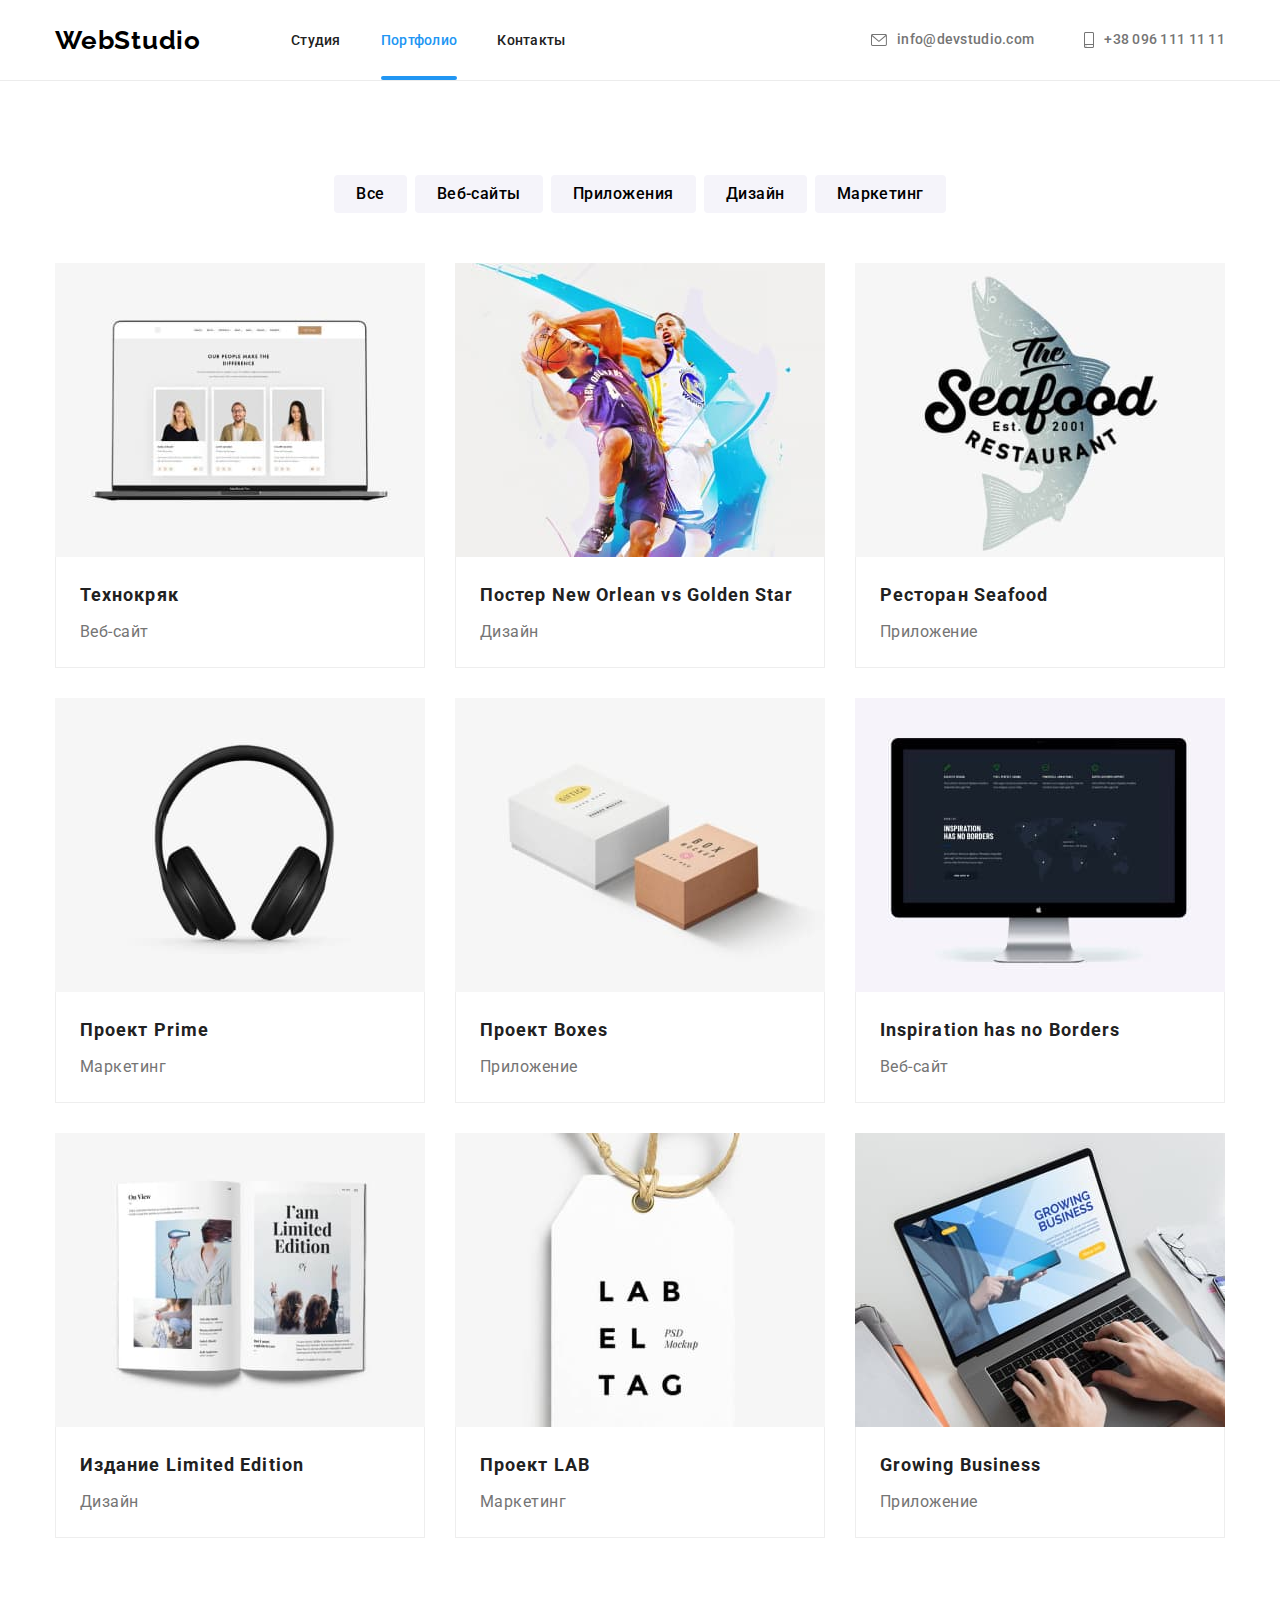
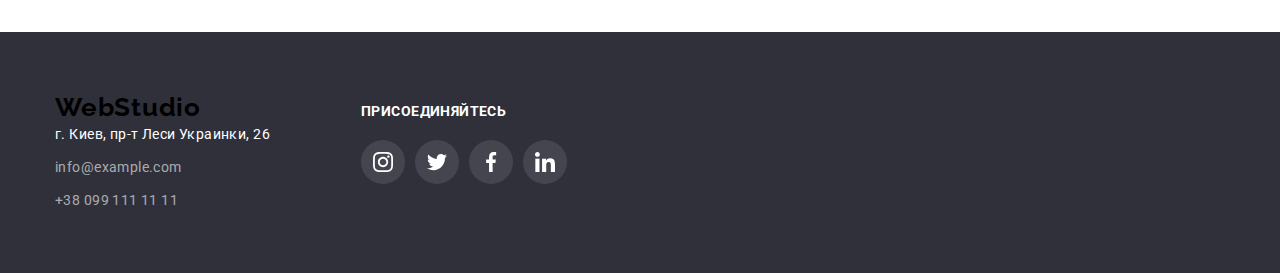
==== commit 155ab8ea: "hero, advantages,  skills BEM renaming" ====
--- a/portfolio.html
+++ b/portfolio.html
@@ -34,13 +34,13 @@
             </nav>
             <ul class="page-header__contact-list list">
                 <li class="page-header__contact-item">
-                    <a class="page-header__mail-link link" href="mailto:info@devstudio.com">
+                    <a class="mail-link link" href="mailto:info@devstudio.com">
                         <svg class="mail-icon" width="16" height="12">
                             <use href="./images/icons.svg#icon-envelope-hover"></use>
                         </svg>info@devstudio.com</a>
                 </li>
                 <li class="page-header__contact-item">
-                    <a class="page-header__tel-link link" href="tel:+380961111111">
+                    <a class="tel-link link" href="tel:+380961111111">
                         <svg class="tel-icon" width="10" height="16">
                             <use href="./images/icons.svg#icon-smartphone"></use>
                         </svg>+38 096 111 11 11</a>
--- a/css/styles.css
+++ b/css/styles.css
@@ -123,7 +123,7 @@
   animation-duration: 3000ms;
 }
 
-.logo--light-theme {
+.logo__logo-text--accent-color {
   color: var(--accent-color);
 }
 
@@ -144,8 +144,8 @@
   transition-timing-function: cubic-bezier(0.4, 0, 0.2, 1);
 }
 
-.page-header__mail-link,
-.page-header__tel-link {
+.mail-link,
+.tel-link {
   display: flex;
   align-items: center;
 
@@ -171,10 +171,10 @@
 
 .page-header__navigation-link:hover,
 .page-header__navigation-link:focus,
-.page-header__mail-link:hover,
-.page-header__mail-link:focus,
-.page-header__tel-link:hover,
-.page-header__tel-link:focus {
+.mail-link:hover,
+.mail-link:focus,
+.tel-link:hover,
+.tel-link:focus {
   color: var(--accent-color);
 }
 
@@ -220,13 +220,13 @@
   box-shadow: 0px 4px 4px rgba(0, 0, 0, 0.25);
 }
 
-.hero .container {
+.hero__container {
   text-align: center;
   padding-top: 200px;
   padding-bottom: 200px;
 }
 
-.hero-title {
+.hero__title {
   max-width: 696px;
   margin-left: auto;
   margin-right: auto;
@@ -240,7 +240,7 @@
   color: var(--third-text-color);
 }
 
-.modal-btn {
+.button {
   min-width: 200px;
   padding: 10px 32px;
 
@@ -433,7 +433,7 @@
   color: var(--accent-color);
 }
 
-.modal-btn-close {
+.modal__btn-close {
   position: absolute;
   top: 8px;
   right: 8px;
@@ -487,23 +487,23 @@
   padding-bottom: 47px;
 }
 
-.advantages .container {
-  display: flex;
-}
-
-.advantages-list {
+.advantages__container {
+  display: flex;
+}
+
+.advantages__list {
   display: flex;
   margin-left: -30px;
   margin-top: -30px;
 }
 
-.advantages-list-item {
+.advantages__list-item {
   flex-basis: calc((100% - 120px) / 4);
   margin-left: 30px;
   margin-top: 30px;
 }
 
-.advantages-icon-box {
+.advantages__icon-box {
   display: flex;
   align-items: center;
   justify-content: center;
@@ -514,7 +514,7 @@
   margin-bottom: 30px;
 }
 
-.advantages-list-title {
+.advantages__designation {
   font-weight: 700;
   font-size: 14px;
   line-height: 1.14;
@@ -523,7 +523,7 @@
   margin-bottom: 10px;
 }
 
-.advantages-description {
+.advantages__description {
   font-size: 14px;
   line-height: 1.71;
   letter-spacing: 0.03em;
@@ -534,19 +534,25 @@
 
 /*РОД ДЕЯТЕЛЬНОСТИ*/
 
-.company-skills {
+.skills {
   padding-top: 47px;
   padding-bottom: 94px;
 }
 
-.skills {
+.skills__list {
   display: flex;
   flex-wrap: wrap;
   margin-left: -30px;
   margin-top: -30px;
 }
 
-.company-description {
+.skills__item {
+  flex-basis: calc((100% - 90px) / 3);
+  margin-left: 30px;
+  margin-top: 30px;
+}
+
+.skills__title {
   font-weight: 700;
   font-size: 36px;
   line-height: 1.17;
@@ -555,17 +561,11 @@
   margin-bottom: 50px;
 }
 
-.skills-gallary-item {
-  flex-basis: calc((100% - 90px) / 3);
-  margin-left: 30px;
-  margin-top: 30px;
-}
-
-.skills-thumb {
+.skills__thumb {
   position: relative;
 }
 
-.skills-examples {
+.skills__example {
   position: absolute;
   left: 0;
   bottom: 0;
@@ -854,14 +854,14 @@
   flex-direction: column;
 }
 
-.footer .logo {
+.logo--footer {
   display: block;
   margin-right: 0;
   margin-bottom: 20px;
   padding: 0;
 }
 
-.logo-dark-background {
+.logo__logo-text--dark-theme {
   color: var(--third-text-color);
 }
 
@@ -993,7 +993,7 @@
   outline: none;
 }
 
-.footer-form-button {
+.button--footer {
   display: inline-flex;
   justify-content: center;
   align-items: center;
@@ -1016,11 +1016,11 @@
   transition: background-color 250ms cubic-bezier(0.4, 0, 0.2, 1);
 }
 
-.footer-form-button:hover,
-.footer-form-button:focus {
+/* .button:hover,
+.button:focus {
   background-color: var(--alternative-accent-color);
   outline: none;
-}
+} */
 
 .footer-send-icon {
   fill: currentColor;
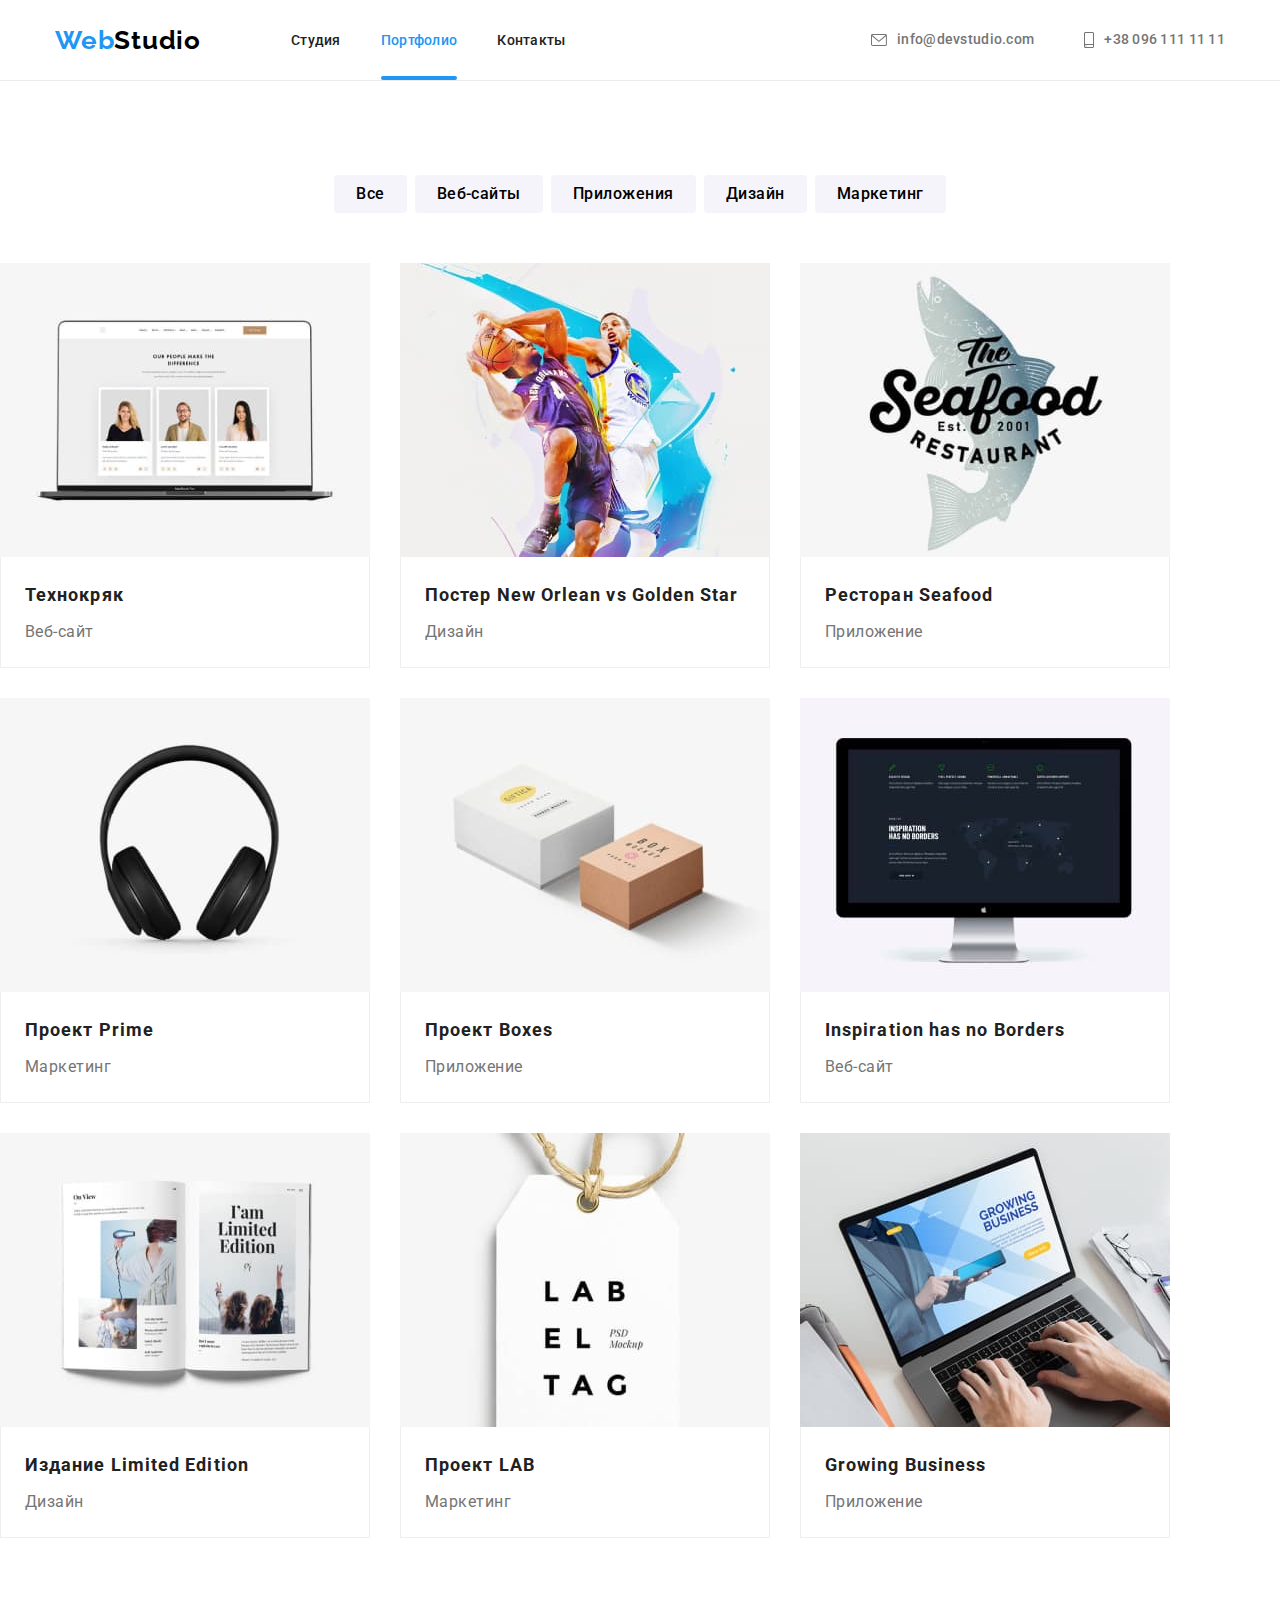
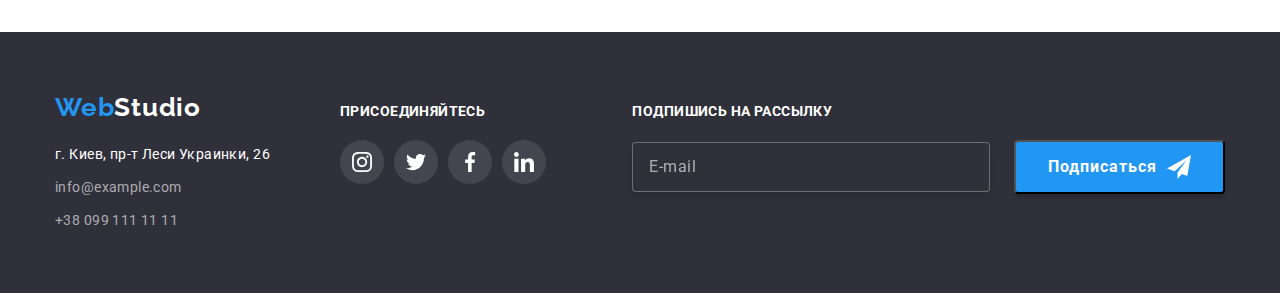
==== commit a8e6a374: "finished index.html BEM renaming + Portfolio header and footer" ====
--- a/portfolio.html
+++ b/portfolio.html
@@ -16,16 +16,16 @@
 </head>
 <body>
     <header class="page-header">
-        <div class="page-header__container container">
+        <div class="page-header__container container about__container">
             <nav class="page-header__navigation">
-                <a class="logo link animate__heartBeat" lang="en" href=""><span
-                        class="logo--light-theme">Web</span>Studio</a>
+                <a class="page-logo link animate__heartBeat" lang="en" href=""><span
+                        class="page-logo__logo-text--accent-color">Web</span>Studio</a>
                 <ul class="page-header__navigation-list list">
                     <li class="page-header__navigation-item link">
                         <a class="page-header__navigation-link link" href="./index.html">Студия</a>
                     </li>
                     <li class="page-header__navigation-item link">
-                        <a class="page-header__navigation-link link page-header__navigation-link--active" href="./portfolio.html">Портфолио</a>
+                        <a class="page-header__navigation-link page-header__navigation-link--active link" href="">Портфолио</a>
                     </li>
                     <li class="page-header__navigation-item link">
                         <a class="page-header__navigation-link link" href="">Контакты</a>
@@ -223,58 +223,70 @@
     </main>
 
     <!--Футер -->
-    <footer class="footer">
-        <div class="container">
-            <div class="left-side-footer-wrapper">
-                <a class="logo link" lang="en" href=""><span class="logo-part">Web</span><span
-                        class="logo-dark-background">Studio</span></a>
-                <address class="address">
-                    <ul class="address-list list">
-                        <li class="address-list-item">
-                            <a class="address-link link" href="https://goo.gl/maps/c7qryHXfXwKfHJzUA" target="_blank"
-                                rel="noopener noreferrer">г. Киев, пр-т Леси Украинки, 26</a>
-                        </li>
-                        <li class="address-list-item">
-                            <a class="address-contact link" href="mailto:info@example.com">info@example.com</a>
-                        </li>
-                        <li class="address-list-item">
-                            <a class="address-contact link" href="tel:+380991111111">+38 099 111 11 11</a>
+    <footer class="page-footer">
+        <div class="page-footer__container about__container">
+            <div class="page-footer__left-side-wrapper">
+                <a class="page-logo page-logo--footer link" lang="en" href=""><span
+                        class="page-logo__logo-text--accent-color">Web</span><span
+                        class="page-logo__logo-text--dark-theme">Studio</span></a>
+                <address class="contacts">
+                    <ul class="contacts__list list">
+                        <li class="contacts__list-item">
+                            <a class="contacts__link--light-color-text link" href="https://goo.gl/maps/c7qryHXfXwKfHJzUA"
+                                target="_blank" rel="noopener noreferrer">г. Киев, пр-т Леси Украинки, 26</a>
+                        </li>
+                        <li class="contacts__list-item">
+                            <a class="contacts__link link" href="mailto:info@example.com">info@example.com</a>
+                        </li>
+                        <li class="contacts__list-item">
+                            <a class="contacts__link link" href="tel:+380991111111">+38 099 111 11 11</a>
                         </li>
                     </ul>
                 </address>
             </div>
-            <div class="social-links-footer-wrapper">
-                <p class="enjoy-title">Присоединяйтесь</p>
-                <ul class="social-list-footer">
-                    <li class="social-list-footer-item list">
-                        <a href="" class="social-list-footer-link link">
-                            <svg class="social-list-footer-icon" width="20" height="20">
+            <div class="page-footer__social-links-wrapper">
+                <p class="page-footer__enjoy-title">Присоединяйтесь</p>
+                <ul class="page-footer__social-list">
+                    <li class="page-footer__social-list-item list">
+                        <a href="" class="page-footer__social-list-link link">
+                            <svg class="page-footer__social-list-icon" width="20" height="20">
                                 <use href="./images/icons.svg#icon-instagram"></use>
                             </svg>
                         </a>
                     </li>
-                    <li class="social-list-footer-item list">
-                        <a href="" class="social-list-footer-link link">
-                            <svg class="social-list-footer-icon" width="20" height="20">
+                    <li class="page-footer__social-list-item list">
+                        <a href="" class="page-footer__social-list-link link">
+                            <svg class="page-footer__social-list-icon" width="20" height="20">
                                 <use href="./images/icons.svg#icon-twitter"></use>
                             </svg>
                         </a>
                     </li>
-                    <li class="social-list-footer-item list">
-                        <a href="" class="social-list-footer-link link">
-                            <svg class="social-list-footer-icon" width="20" height="20">
+                    <li class="page-footer__social-list-item list">
+                        <a href="" class="page-footer__social-list-link link">
+                            <svg class="page-footer__social-list-icon" width="20" height="20">
                                 <use href="./images/icons.svg#icon-facebook"></use>
                             </svg>
                         </a>
                     </li>
-                    <li class="social-list-footer-item list">
-                        <a href="" class="social-list-footer-link link">
-                            <svg class="social-list-footer-icon" width="20" height="20">
+                    <li class="page-footer__social-list-item list">
+                        <a href="" class="page-footer__social-list-link link">
+                            <svg class="page-footer__social-list-icon" width="20" height="20">
                                 <use href="./images/icons.svg#icon-linkedin"></use>
                             </svg>
                         </a>
                     </li>
                 </ul>
+            </div>
+            <div class="page-footer__form-wrapper">
+                <b class="page-footer__form-title">Подпишись на рассылку</b>
+                <form action="#" class="form">
+                    <input type="email" class="form__input" name="user-email-footer-input" placeholder="E-mail">
+                    <button type="submit" class="form__button button">Подписаться
+                        <svg class="form__button-icon" width="24" height="24">
+                            <use href="./images/icons.svg#icon_send"></use>
+                        </svg>
+                    </button>
+                </form>
             </div>
         </div>
     </footer>
--- a/css/styles.css
+++ b/css/styles.css
@@ -54,10 +54,24 @@
   display: block;
 }
 
-.container {
+.about {
+  padding-top: 94px;
+  padding-bottom: 94px;
+}
+
+.about__container {
   margin: 0 auto;
   padding: 0 15px;
   width: 1200px;
+}
+
+.about__title {
+  font-weight: 700;
+  font-size: 36px;
+  line-height: 1.17;
+  text-align: center;
+  letter-spacing: 0.03em;
+  margin-bottom: 50px;
 }
 
 .visually-hidden {
@@ -109,7 +123,7 @@
   margin-right: 50px;
 }
 
-.logo {
+.page-logo {
   font-family: var(--secondary-font);
   font-weight: 700;
   font-size: 26px;
@@ -123,7 +137,7 @@
   animation-duration: 3000ms;
 }
 
-.logo__logo-text--accent-color {
+.page-logo__logo-text--accent-color {
   color: var(--accent-color);
 }
 
@@ -283,7 +297,7 @@
   pointer-events: none;
 }
 
-.modal {
+.backdrop__modal {
   position: absolute;
   top: 50%;
   left: 50%;
@@ -308,7 +322,35 @@
   flex-direction: column;
 }
 
-.modal-form-input {
+.modal-form__title {
+  margin-bottom: 30px;
+  text-align: center;
+  font-weight: 700;
+  font-size: 20px;
+  line-height: 1.15;
+  letter-spacing: 0.03em;
+  color: var(--first-text-color);
+}
+
+.modal-form__field {
+  font-family: inherit;
+  font-weight: 400;
+  font-size: 12px;
+  line-height: 1.17;
+  letter-spacing: 0.01em;
+  color: var(--second-text-color);
+}
+
+.modal-form__field:not(:last-child) {
+  margin-bottom: 10px;
+}
+
+.modal-form__field-wrapper {
+  position: relative;
+  display: block;
+}
+
+.modal-form__input {
   display: block;
   width: 100%;
   min-height: 40px;
@@ -319,12 +361,12 @@
   transition: border-color 250ms cubic-bezier(0.4, 0, 0.2, 1);
 }
 
-.modal-form-input:focus {
+.modal-form__input:focus {
   border-color: var(--accent-color);
   outline: none;
 }
 
-.modal-form-icon {
+.modal-form__icon {
   position: absolute;
   display: block;
   top: 50%;
@@ -333,11 +375,11 @@
   transition: fill 250ms cubic-bezier(0.4, 0, 0.2, 1);
 }
 
-.modal-form-input:focus + .modal-form-icon {
+.modal-form__input:focus + .modal-form__icon {
   fill: var(--accent-color);
 }
 
-.modal-form-comment {
+.modal-form__comment-field {
   width: 100%;
   resize: none;
   min-height: 120px;
@@ -348,12 +390,12 @@
   transition: border-color 250ms cubic-bezier(0.4, 0, 0.2, 1);
 }
 
-.modal-form-comment:focus {
+.modal-form__comment-field:focus {
   border-color: var(--accent-color);
   outline: none;
 }
 
-.modal-form-comment::placeholder {
+.modal-form__comment-field::placeholder {
   font-family: inherit;
   font-weight: 400;
   font-size: 14px;
@@ -362,35 +404,7 @@
   color: rgba(117, 117, 117, 0.5);
 }
 
-.modal-form-title {
-  margin-bottom: 30px;
-  text-align: center;
-  font-weight: 700;
-  font-size: 20px;
-  line-height: 1.15;
-  letter-spacing: 0.03em;
-  color: var(--first-text-color);
-}
-
-.form-field {
-  font-family: inherit;
-  font-weight: 400;
-  font-size: 12px;
-  line-height: 1.17;
-  letter-spacing: 0.01em;
-  color: var(--second-text-color);
-}
-
-.form-field:not(:last-child) {
-  margin-bottom: 10px;
-}
-
-.form-field-wrapper {
-  position: relative;
-  display: block;
-}
-
-.modal-form-agreement-desc {
+.modal-form__agreement {
   display: flex;
   align-items: center;
   margin-bottom: 30px;
@@ -402,7 +416,7 @@
   color: var(--second-text-color);
 }
 
-.modal-form-agreement-desc::before {
+.modal-form__agreement::before {
   content: ' ';
   display: block;
   margin-right: 8px;
@@ -415,7 +429,7 @@
   transition: background-image 250ms cubic-bezier(0.4, 0, 0.2, 1);
 }
 
-.modal-form-agreement:checked + .modal-form-agreement-desc::before {
+.modal-form__check-mark:checked + .modal-form__agreement::before {
   border: 0.2px solid var(--third-text-color);
   background-image: url(../images/check.svg);
   fill: var(--third-text-color);
@@ -425,15 +439,15 @@
   outline: none;
 }
 
-.modal-form-agreement:focus + .modal-form-agreement-desc::before {
+.modal-form-agreement:focus + .modal-form__agreement::before {
   border: 2px solid var(--accent-color);
 }
 
-.modal-form-agreement-link {
+.modal-form__link {
   color: var(--accent-color);
 }
 
-.modal__btn-close {
+.modal-form__btn-close {
   position: absolute;
   top: 8px;
   right: 8px;
@@ -451,7 +465,7 @@
   cursor: pointer;
 }
 
-.modal-form-btn {
+.modal-form__btn {
   min-width: 200px;
   align-self: center;
   padding: 10px;
@@ -472,8 +486,8 @@
   transition: background-color 250ms cubic-bezier(0.4, 0, 0.2, 1);
 }
 
-.modal-form-btn:hover,
-.modal-form-btn:focus {
+.modal-form__btn:hover,
+.modal-form__btn:focus {
   background-color: var(--alternative-accent-color);
   border: none;
 }
@@ -482,28 +496,19 @@
 
 /* ПРЕИМУЩЕСТВА */
 
-.advantages {
-  padding-top: 94px;
-  padding-bottom: 47px;
-}
-
-.advantages__container {
-  display: flex;
-}
-
-.advantages__list {
+.about__advantages-list {
   display: flex;
   margin-left: -30px;
   margin-top: -30px;
 }
 
-.advantages__list-item {
+.about__advantages-list-item {
   flex-basis: calc((100% - 120px) / 4);
   margin-left: 30px;
   margin-top: 30px;
 }
 
-.advantages__icon-box {
+.about__icon-box {
   display: flex;
   align-items: center;
   justify-content: center;
@@ -514,7 +519,7 @@
   margin-bottom: 30px;
 }
 
-.advantages__designation {
+.about__advantages-designation {
   font-weight: 700;
   font-size: 14px;
   line-height: 1.14;
@@ -523,7 +528,7 @@
   margin-bottom: 10px;
 }
 
-.advantages__description {
+.about__advantages-description {
   font-size: 14px;
   line-height: 1.71;
   letter-spacing: 0.03em;
@@ -534,38 +539,28 @@
 
 /*РОД ДЕЯТЕЛЬНОСТИ*/
 
-.skills {
-  padding-top: 47px;
-  padding-bottom: 94px;
-}
-
-.skills__list {
+.about--for-skills {
+  padding-top: 0px;
+}
+
+.about__skills-list {
   display: flex;
   flex-wrap: wrap;
   margin-left: -30px;
   margin-top: -30px;
 }
 
-.skills__item {
+.about__skills-list-item {
   flex-basis: calc((100% - 90px) / 3);
   margin-left: 30px;
   margin-top: 30px;
 }
 
-.skills__title {
-  font-weight: 700;
-  font-size: 36px;
-  line-height: 1.17;
-  text-align: center;
-  letter-spacing: 0.03em;
-  margin-bottom: 50px;
-}
-
-.skills__thumb {
+.about__skill-thumb {
   position: relative;
 }
 
-.skills__example {
+.about__skill-example {
   position: absolute;
   left: 0;
   bottom: 0;
@@ -586,20 +581,18 @@
 
 /* НАША КОМАНДА */
 
-.team {
+.about--team {
   background-color: var(--light-background-color);
-  padding-bottom: 94px;
-  padding-top: 94px;
-}
-
-.team-list {
+}
+
+.about__team-list {
   display: flex;
   flex-wrap: wrap;
   margin-left: -30px;
   margin-top: -30px;
 }
 
-.team-list-item {
+.about__team-list-item {
   box-shadow: 0px 1px 3px rgba(0, 0, 0, 0.12), 0px 1px 1px rgba(0, 0, 0, 0.14),
     0px 2px 1px rgba(0, 0, 0, 0.2);
   border-radius: 0px 0px 4px 4px;
@@ -609,11 +602,11 @@
   margin-top: 30px;
 }
 
-.team-member-description {
+.about__team-member-description {
   padding: 30px 32px;
 }
 
-.team-member-name {
+.about__team-member-name {
   font-weight: 500;
   font-size: 16px;
   line-height: 19px;
@@ -622,7 +615,7 @@
   margin-bottom: 10px;
 }
 
-.team-member-job {
+.about__team-member-job {
   font-size: 16px;
   line-height: 19px;
   text-align: center;
@@ -631,7 +624,13 @@
   margin-bottom: 16px;
 }
 
-.social-list-link {
+.social-list {
+  display: flex;
+  align-items: center;
+  justify-content: space-between;
+}
+
+.social-list__link {
   display: flex;
   align-items: center;
   justify-content: center;
@@ -642,25 +641,19 @@
   transition: background-color 250ms cubic-bezier(0.4, 0, 0.2, 1);
 }
 
-.social-list-icon {
+.social-list__icon {
   fill: var(--social-icons-color-light-theme);
   transition: fill 250ms cubic-bezier(0.4, 0, 0.2, 1);
 }
 
-.social-list-link:hover .social-list-icon,
-.social-list-link:focus .social-list-icon {
+.social-list__link:hover .social-list__icon,
+.social-list__link:focus .social-list__icon {
   fill: var(--third-text-color);
 }
 
-.social-list-link:hover,
-.social-list-link:focus {
+.social-list__link:hover,
+.social-list__link:focus {
   background-color: var(--accent-color);
-}
-
-.social-list {
-  display: flex;
-  align-items: center;
-  justify-content: space-between;
 }
 
 /* НАША КОМАНДА END*/
@@ -791,13 +784,7 @@
 
 /* REGULAR CUSTOMERS*/
 
-.regular-customers {
-  display: flex;
-  padding-top: 94px;
-  padding-bottom: 94px;
-}
-
-.regular-customers-list {
+.about__customers-list {
   display: flex;
   flex-wrap: wrap;
   justify-content: center;
@@ -806,7 +793,7 @@
   margin-top: -30px;
 }
 
-.regular-customers-list-item {
+.about__customers-list-item {
   display: flex;
   justify-content: center;
   align-items: center;
@@ -822,58 +809,74 @@
   transition: border 250ms cubic-bezier(0.4, 0, 0.2, 1);
 }
 
-.regular-customers-list-item:hover,
-.regular-customers-list-item:focus {
+.about__customers-list-item:hover,
+.about__customers-list-item:focus {
   fill: var(--accent-color);
   border: 1px solid var(--accent-color);
 }
 
-.regular-customers-icon {
+.about__customer-icon {
   fill: currentColor;
   transition: fill 250ms cubic-bezier(0.4, 0, 0.2, 1);
 }
 
-.regular-customers-list-item:hover .regular-customers-icon,
-.regular-customers-list-item:focus .regular-customers-icon {
+.about__customers-list-item:hover .about__customer-icon,
+.about__customers-list-item:focus .about__customer-icon {
   fill: var(--accent-color);
 }
 
 /*END REGULAR CUSTOMER*/
 
 /* FOOTER */
-.footer {
-  background-color: var(--dark-background-color);
+.page-footer {
   padding-top: 60px;
   padding-bottom: 60px;
-}
-
-.address-list,
-.address-list-item,
-.address-contact {
-  display: flex;
-  flex-direction: column;
-}
-
-.logo--footer {
+  background-color: var(--dark-background-color);
+}
+
+.page-footer__container {
+  display: flex;
+  align-items: baseline;
+}
+
+.page-footer__left-side-wrapper {
+  margin-right: 70px;
+}
+
+.page-logo--footer {
   display: block;
   margin-right: 0;
   margin-bottom: 20px;
   padding: 0;
 }
 
-.logo__logo-text--dark-theme {
-  color: var(--third-text-color);
-}
-
-.address-link {
+.page-logo__logo-text--dark-theme {
+  color: var(--third-text-color);
+}
+
+.contacts__list {
+  display: flex;
+  flex-direction: column;
+}
+
+.contacts__link--light-color-text {
+  font-style: normal;
   font-size: 14px;
   line-height: 1.71;
   letter-spacing: 0.03em;
   color: var(--third-text-color);
-}
-
-.address-contact {
+
+  transition: color 250ms cubic-bezier(0.4, 0, 0.2, 1);
+}
+
+.contacts__link--light-color-text:hover,
+.contacts__link--light-color-text:focus {
+  color: var(--accent-color);
+}
+
+.contacts__link {
   display: block;
+  font-style: normal;
   font-size: 14px;
   line-height: 1.71;
   letter-spacing: 0.03em;
@@ -882,30 +885,16 @@
   transition: color 250ms cubic-bezier(0.4, 0, 0.2, 1);
 }
 
-.address-list {
-  min-width: 231px;
-  min-height: 81px;
-}
-
-.address-list-item:not(:last-child) {
+.contacts__list-item:not(:last-child) {
   margin-bottom: 9px;
 }
 
-.address-contact:hover,
-.address-contact:focus {
+.contacts__link:hover,
+.contacts__link:focus {
   color: var(--accent-color);
 }
 
-.footer .container {
-  display: flex;
-  align-items: baseline;
-}
-
-.left-side-footer-wrapper {
-  margin-right: 70px;
-}
-
-.enjoy-title {
+.page-footer__enjoy-title {
   font-weight: 700;
   font-size: 14px;
   line-height: 1.14;
@@ -915,18 +904,18 @@
   margin-bottom: 20px;
 }
 
-.social-list-footer {
+.page-footer__social-list {
   display: flex;
   align-items: center;
   justify-content: center;
   justify-content: space-between;
 }
 
-.social-list-footer-item:not(:last-child) {
+.page-footer__social-list-item:not(:last-child) {
   margin-right: 10px;
 }
 
-.social-list-footer-link {
+.page-footer__social-list-link {
   display: flex;
   align-items: center;
   justify-content: center;
@@ -937,20 +926,20 @@
   transition: background-color 250ms cubic-bezier(0.4, 0, 0.2, 1);
 }
 
-.social-list-footer-icon {
+.page-footer__social-list-icon {
   fill: var(--third-text-color);
 }
 
-.social-list-footer-link:hover,
-.social-list-footer-link:focus {
+.page-footer__social-list-link:hover,
+.page-footer__social-list-link:focus {
   background-color: var(--accent-color);
 }
 
-.footer-form-wrapper {
+.page-footer__form-wrapper {
   margin-left: auto;
 }
 
-.footer-form-title {
+.page-footer__form-title {
   display: block;
   font-family: inherit;
   font-size: 14px;
@@ -961,11 +950,11 @@
   margin-bottom: 20px;
 }
 
-.label-email-subscription {
+/* .label-email-subscription {
   display: inline-flex;
-}
-
-.user-email-footer-input {
+} */
+
+.form__input {
   display: inline-block;
   min-width: 358px;
   min-height: 50px;
@@ -978,7 +967,7 @@
   background-color: var(--dark-background-color);
 }
 
-.user-email-footer-input::placeholder {
+.form__input::placeholder {
   font-family: inherit;
   font-weight: normal;
   font-size: 16px;
@@ -988,12 +977,12 @@
   color: rgba(255, 255, 255, 0.6);
 }
 
-.user-email-footer-input:focus {
+.form__input:focus {
   border: 2px solid var(--accent-color);
   outline: none;
 }
 
-.button--footer {
+.form__button {
   display: inline-flex;
   justify-content: center;
   align-items: center;
@@ -1016,14 +1005,14 @@
   transition: background-color 250ms cubic-bezier(0.4, 0, 0.2, 1);
 }
 
-/* .button:hover,
-.button:focus {
+.form__button:hover,
+.form__button:focus {
   background-color: var(--alternative-accent-color);
   outline: none;
-} */
-
-.footer-send-icon {
+}
+
+.form__button-icon {
+  margin-left: 10px;
   fill: currentColor;
-  margin-left: 10px;
 }
 /* FOOTER END*/
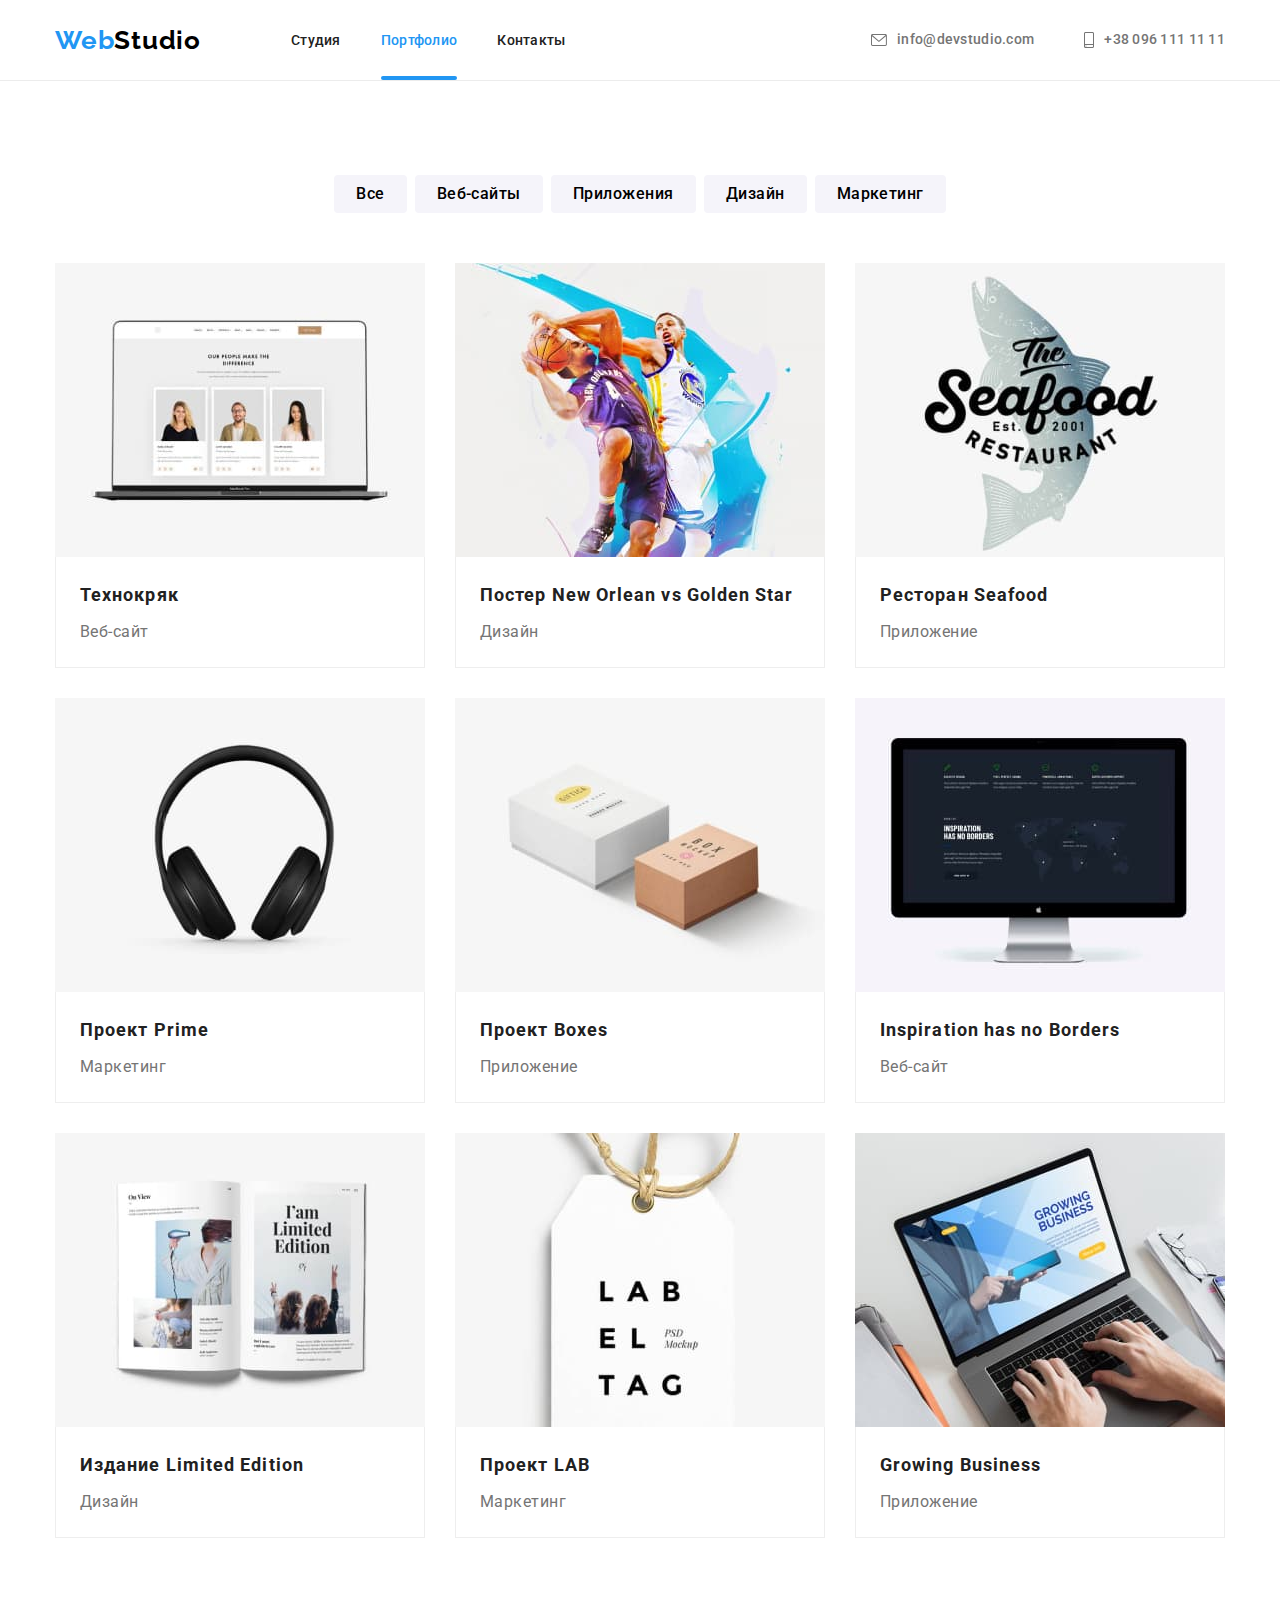
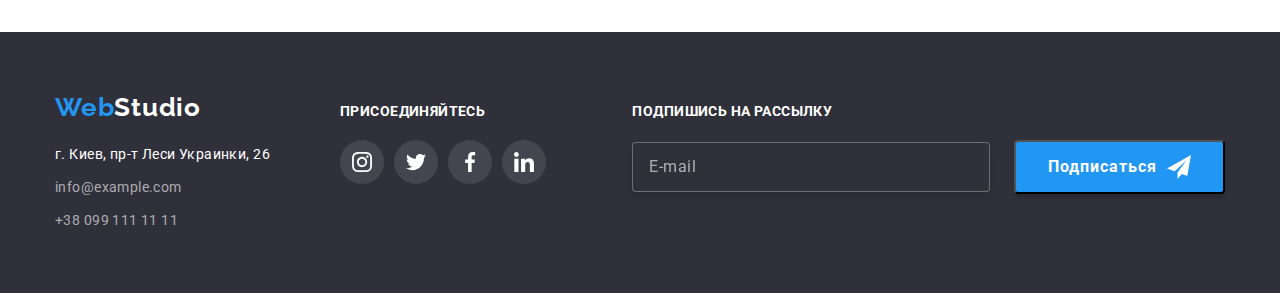
==== commit ac3c49a8: "BEM renaming finished (imho)" ====
--- a/portfolio.html
+++ b/portfolio.html
@@ -51,169 +51,169 @@
     <main>
 
         <!--Галлерея работ-->
-        <section class="project-gallery">
-            <h1 class="project-gallery-title visually-hidden">Галлерея работ</h1>
+        <section class="about">
+            <h1 class="about__title visually-hidden">Галлерея работ</h1>
         
         <!--Список фильтров галлереи-->
-               <div class="container">
-                    <ul class="filter-btn-list list">
-                        <li class="filter-btn-list-items">
-                            <button class="filter-btn" type="button">Все</button>
-                        </li>
-                        <li class="filter-btn-list-items">
-                            <button class="filter-btn" type="button">Веб-сайты</button>
-                        </li>
-                        <li class="filter-btn-list-items">
-                            <button class="filter-btn" type="button">Приложения</button>
-                        </li>
-                        <li class="filter-btn-list-items">
-                            <button class="filter-btn" type="button">Дизайн</button>
-                        </li>
-                        <li class="filter-btn-list-items">
-                            <button class="filter-btn" type="button">Маркетинг</button>
+               <div class="about__container">
+                    <ul class="filter-btns-list list">
+                        <li class="filter-btns-list__item">
+                            <button class="filter-btns-list__btn" type="button">Все</button>
+                        </li>
+                        <li class="filter-btns-list__item">
+                            <button class="filter-btns-list__btn" type="button">Веб-сайты</button>
+                        </li>
+                        <li class="filter-btns-list__item">
+                            <button class="filter-btns-list__btn" type="button">Приложения</button>
+                        </li>
+                        <li class="filter-btns-list__item">
+                            <button class="filter-btns-list__btn" type="button">Дизайн</button>
+                        </li>
+                        <li class="filter-btns-list__item">
+                            <button class="filter-btns-list__btn" type="button">Маркетинг</button>
                         </li>
                     </ul>
 
         <!-- Карточки работ -->
                     <ul class="project-list list">
-                        <li class="project-item">
-                            <a class="project-item-image link" href=""> 
-                                <div class="project-item-thumb">
+                        <li class="project-list__item">
+                            <a class="project-list__item-link link" href=""> 
+                                <div class="project-list__item-thumb">
                                     <img src="./images/portfolio/technokhryak.jpg"
                                             alt="Изображение ноутбука с открытым веб-сайтом Технокряк" width="370" height="294" />
-                                    <p class="overlay">Технокряк это современная площадка распространения коронавируса. Компании используют эту платформу
+                                    <p class="project-list__overlay">Технокряк это современная площадка распространения коронавируса. Компании используют эту платформу
                                                 для цифрового
                                                 шпионажа и атак на защищённые сервера конкурентов.</p>
                                 </div>
-                                <div class="project-item-description">
-                                        <h2 class="project-title">Технокряк</h2>
-                                        <p class="project-description">Веб-сайт</p>
-                                </div>
-                            </a>
-                        </li>
-                    
-                        <li class="project-item">
-                            <a class="project-item-image link" href="">
-                                <div class="project-item-thumb">
+                                <div class="project-list__card">
+                                        <h2 class="project-list__card-title">Технокряк</h2>
+                                        <p class="project-list__card-description">Веб-сайт</p>
+                                </div>
+                            </a>
+                        </li>
+                    
+                        <li class="project-list__item">
+                            <a class="project-list__item-link link" href="">
+                                <div class="project-list__item-thumb">
                                    <img src="./images/portfolio/poster.jpg"
                                     alt="Постер с двумя баскетболистами в прыжке и с мячом" width="370" height="294" />
-                                    <p class="overlay">Технокряк это современная площадка распространения коронавируса. Компании используют эту платформу
-                                        для цифрового
-                                        шпионажа и атак на защищённые сервера конкурентов.</p>
-                                </div>
-                                <div class="project-item-description">
-                                    <h2 class="project-title">Постер <span lang="en">New Orlean vs Golden Star</span></h2>
-                                    <p class="project-description">Дизайн</p>
-                                </div>
-                            </a>
-                        </li>
-                    
-                        <li class="project-item">
-                            <a class="project-item-image link" href=""> 
-                                <div class="project-item-thumb">
+                                    <p class="project-list__overlay">Технокряк это современная площадка распространения коронавируса. Компании используют эту платформу
+                                        для цифрового
+                                        шпионажа и атак на защищённые сервера конкурентов.</p>
+                                </div>
+                                <div class="project-list__card">
+                                    <h2 class="project-list__card-title">Постер <span lang="en">New Orlean vs Golden Star</span></h2>
+                                    <p class="project-list__card-description">Дизайн</p>
+                                </div>
+                            </a>
+                        </li>
+                    
+                        <li class="project-list__item">
+                            <a class="project-list__item-link link" href=""> 
+                                <div class="project-list__item-thumb">
                                     <img src="./images/portfolio/seafood.jpg"
                                         alt="Логотип с названием ресторана на фоне большой рыбы" width="370" height="294" />
-                                    <p class="overlay">Технокряк это современная площадка распространения коронавируса. Компании используют эту платформу
-                                        для цифрового
-                                        шпионажа и атак на защищённые сервера конкурентов.</p>
-                                </div>
-                                <div class="project-item-description">
-                                    <h2 class="project-title">Ресторан <span lang="en">Seafood</span> </h2>
-                                    <p class="project-description">Приложение</p>
-                                </div>
-                            </a>
-                        </li>
-                    
-                        <li class="project-item">
-                            <a class="project-item-image link" href=""> 
-                                <div class="project-item-thumb">
+                                    <p class="project-list__overlay">Технокряк это современная площадка распространения коронавируса. Компании используют эту платформу
+                                        для цифрового
+                                        шпионажа и атак на защищённые сервера конкурентов.</p>
+                                </div>
+                                <div class="project-list__card">
+                                    <h2 class="project-list__card-title">Ресторан <span lang="en">Seafood</span> </h2>
+                                    <p class="project-list__card-description">Приложение</p>
+                                </div>
+                            </a>
+                        </li>
+                    
+                        <li class="project-list__item">
+                            <a class="project-list__item-link link" href=""> 
+                                <div class="project-list__item-thumb">
                                     <img src="./images/portfolio/prime.jpg"
                                         alt="Изображение наушников с накладными амбушюрами" width="370" height="294" />
-                                    <p class="overlay">Технокряк это современная площадка распространения коронавируса. Компании используют эту платформу
-                                        для цифрового
-                                        шпионажа и атак на защищённые сервера конкурентов.</p>
-                                </div>
-                               <div class="project-item-description">
-                                    <h2 class="project-title">Проект <span lang="en">Prime</span></h2>
-                                    <p class="project-description">Маркетинг</p>
+                                    <p class="project-list__overlay">Технокряк это современная площадка распространения коронавируса. Компании используют эту платформу
+                                        для цифрового
+                                        шпионажа и атак на защищённые сервера конкурентов.</p>
+                                </div>
+                               <div class="project-list__card">
+                                    <h2 class="project-list__card-title">Проект <span lang="en">Prime</span></h2>
+                                    <p class="project-list__card-description">Маркетинг</p>
                                </div>
                             </a>
                         </li>
                     
-                        <li class="project-item">
-                            <a class="project-item-image link" href=""> 
-                                <div class="project-item-thumb">
+                        <li class="project-list__item">
+                            <a class="project-list__item-link link" href=""> 
+                                <div class="project-list__item-thumb">
                                     <img src="./images/portfolio/boxes.jpg"
                                         alt="Фото двух коробочек, белой и коричневой, разного размера на белом фоне" width="370" height="294" />
-                                    <p class="overlay">Технокряк это современная площадка распространения коронавируса. Компании используют эту платформу
-                                        для цифрового
-                                        шпионажа и атак на защищённые сервера конкурентов.</p>
-                                </div>
-                                <div class="project-item-description">
-                                    <h2 class="project-title">Проект <span lang="en">Boxes</span></h2>
-                                    <p class="project-description">Приложение</p>
-                                </div>
-                            </a>
-                        </li>
-                    
-                        <li class="project-item">
-                            <a class="project-item-image link" href=""> 
-                                <div class="project-item-thumb">
+                                    <p class="project-list__overlay">Технокряк это современная площадка распространения коронавируса. Компании используют эту платформу
+                                        для цифрового
+                                        шпионажа и атак на защищённые сервера конкурентов.</p>
+                                </div>
+                                <div class="project-list__card">
+                                    <h2 class="project-list__card-title">Проект <span lang="en">Boxes</span></h2>
+                                    <p class="project-list__card-description">Приложение</p>
+                                </div>
+                            </a>
+                        </li>
+                    
+                        <li class="project-list__item">
+                            <a class="project-list__item-link link" href=""> 
+                                <div class="project-list__item-thumb">
                                     <img src="./images/portfolio/web-site-inspiration.jpg"
                                         alt="Фото экрана компьютера с открытым сайтом" width="370" height="294" />
-                                    <p class="overlay">Технокряк это современная площадка распространения коронавируса. Компании используют эту платформу
-                                        для цифрового
-                                        шпионажа и атак на защищённые сервера конкурентов.</p>
-                                </div>
-                                <div class="project-item-description">
-                                    <h2 class="project-title" lang="en">Inspiration has no Borders</h2>
-                                    <p class="project-description">Веб-сайт</p>
-                                </div>
-                            </a>
-                        </li>
-                    
-                        <li class="project-item">
-                            <a class="project-item-image link" href=""> 
-                                <div class="project-item-thumb">
+                                    <p class="project-list__overlay">Технокряк это современная площадка распространения коронавируса. Компании используют эту платформу
+                                        для цифрового
+                                        шпионажа и атак на защищённые сервера конкурентов.</p>
+                                </div>
+                                <div class="project-list__card">
+                                    <h2 class="project-list__card-title" lang="en">Inspiration has no Borders</h2>
+                                    <p class="project-list__card-description">Веб-сайт</p>
+                                </div>
+                            </a>
+                        </li>
+                    
+                        <li class="project-list__item">
+                            <a class="project-list__item-link link" href=""> 
+                                <div class="project-list__item-thumb">
                                     <img src="./images/portfolio/design.jpg"
                                         alt="Разворот журнала на белом фоне" width="370" height="294" />
-                                    <p class="overlay">Технокряк это современная площадка распространения коронавируса. Компании используют эту платформу
-                                        для цифрового
-                                        шпионажа и атак на защищённые сервера конкурентов.</p>
-                                </div>
-                                <div class="project-item-description">
-                                    <h2 class="project-title">Издание <span lang="en">Limited Edition</span></h2>
-                                    <p class="project-description">Дизайн</p>
-                                </div>
-                            </a>
-                        </li>
-                    
-                        <li class="project-item">
-                            <a class="project-item-image link" href=""> 
-                                <div class="project-item-thumb">
+                                    <p class="project-list__overlay">Технокряк это современная площадка распространения коронавируса. Компании используют эту платформу
+                                        для цифрового
+                                        шпионажа и атак на защищённые сервера конкурентов.</p>
+                                </div>
+                                <div class="project-list__card">
+                                    <h2 class="project-list__card-title">Издание <span lang="en">Limited Edition</span></h2>
+                                    <p class="project-list__card-description">Дизайн</p>
+                                </div>
+                            </a>
+                        </li>
+                    
+                        <li class="project-list__item">
+                            <a class="project-list__item-link link" href=""> 
+                                <div class="project-list__item-thumb">
                                     <img src="./images/portfolio/lab.jpg"
                                         alt="Лого фирмы с изображением бирки с надписью" width="370" height="294" />
-                                    <p class="overlay">Технокряк это современная площадка распространения коронавируса. Компании используют эту платформу для цифрового
+                                    <p class="project-list__overlay">Технокряк это современная площадка распространения коронавируса. Компании используют эту платформу для цифрового
                                     шпионажа и атак на защищённые сервера конкурентов.</p>    
                                 </div>
-                                <div class="project-item-description">
-                                    <h2 class="project-title">Проект <span lang="en">LAB</span></h2>
-                                    <p class="project-description">Маркетинг</p>
-                                </div>
-                            </a>
-                        </li>
-                    
-                        <li class="project-item">
-                            <a class="project-item-image link" href=""> 
-                                <div class="project-item-thumb">
+                                <div class="project-list__card">
+                                    <h2 class="project-list__card-title">Проект <span lang="en">LAB</span></h2>
+                                    <p class="project-list__card-description">Маркетинг</p>
+                                </div>
+                            </a>
+                        </li>
+                    
+                        <li class="project-list__item">
+                            <a class="project-list__item-link link" href=""> 
+                                <div class="project-list__item-thumb">
                                     <img src="./images/portfolio/app.jpg" alt="Руки и ноутбук" width="370" height="294" />
-                                    <p class="overlay">Технокряк это современная площадка распространения коронавируса. Компании используют эту платформу
-                                        для цифрового
-                                        шпионажа и атак на защищённые сервера конкурентов.</p>
-                                </div>
-                                <div class="project-item-description">
-                                    <h2 class="project-title" lang="en">Growing Business</h2>
-                                    <p class="project-description">Приложение</p>
+                                    <p class="project-list__overlay">Технокряк это современная площадка распространения коронавируса. Компании используют эту платформу
+                                        для цифрового
+                                        шпионажа и атак на защищённые сервера конкурентов.</p>
+                                </div>
+                                <div class="project-list__card">
+                                    <h2 class="project-list__card-title" lang="en">Growing Business</h2>
+                                    <p class="project-list__card-description">Приложение</p>
                                 </div>
                             </a>
                         </li>
--- a/css/styles.css
+++ b/css/styles.css
@@ -13,7 +13,7 @@
   --btn-box-shadow-color: 0px 4px 4px rgba(0, 0, 0, 0.15);
   --logo-light-theme-color: #000;
   --social-icons-color-light-theme: #afb1b8;
-  --overlay-background-color: rgba(33, 150, 243, 0.9);
+  --project-list__overlay-background-color: rgba(33, 150, 243, 0.9);
 }
 
 body {
@@ -660,26 +660,18 @@
 
 /* GALLERY */
 
-.project-gallery {
-  padding-bottom: 94px;
-  padding-top: 94px;
-}
-
-.filter-btn-list {
-  display: flex;
-  text-align: center;
-}
-
-.filter-btn-list {
+.filter-btns-list {
+  display: flex;
+  text-align: center;
   justify-content: center;
   margin-bottom: 50px;
 }
 
-.filter-btn-list-items:not(:last-child) {
+.filter-btns-list__item:not(:last-child) {
   margin-right: 8px;
 }
 
-.filter-btn {
+.filter-btns-list__btn {
   border-radius: 4px;
   border: none;
   padding: 6px 22px;
@@ -698,8 +690,8 @@
     box-shadow 250ms cubic-bezier(0.4, 0, 0.2, 1);
 }
 
-.filter-btn:hover,
-.filter-btn:focus {
+.filter-btns-list__btn:hover,
+.filter-btns-list__btn:focus {
   background-color: var(--accent-color);
   color: var(--third-text-color);
   box-shadow: 0px 3px 1px rgba(0, 0, 0, 0.1), 0px 1px 2px rgba(0, 0, 0, 0.08),
@@ -713,31 +705,60 @@
   margin-top: -30px;
 }
 
-.project-item {
+.project-list__item {
   display: flex;
   flex-basis: calc((100% - 270px) / 3);
   margin-left: 30px;
   margin-top: 30px;
 }
 
-.project-item-description {
-  padding: 20px 24px;
-  border: 1px solid #eeeeee;
-  border-top: none;
-}
-
-.project-item-image {
+.project-list__item-link {
   display: block;
   transition: box-shadow 250ms cubic-bezier(0.4, 0, 0.2, 1);
 }
 
-.project-item-image:hover,
-.project-item-image:focus {
+.project-list__item-link:hover,
+.project-list__item-link:focus {
   box-shadow: 0px 1px 1px rgba(0, 0, 0, 0.12), 0px 4px 4px rgba(0, 0, 0, 0.06),
     1px 4px 6px rgba(0, 0, 0, 0.16);
 }
 
-.project-title {
+.project-list__item-thumb {
+  position: relative;
+  overflow: hidden;
+}
+
+.project-list__overlay {
+  position: absolute;
+  overflow: auto;
+  width: 100%;
+  height: 100%;
+  padding: 63px 24px;
+
+  font-weight: 400;
+  font-size: 18px;
+  line-height: 1.56;
+  letter-spacing: 0.03em;
+  color: var(--third-text-color);
+  background-color: var(--project-list__overlay-background-color);
+
+  transform: translatey(0);
+  transition: transform 250ms cubic-bezier(0.4, 0, 0.2, 1);
+}
+
+.project-list__item-link:hover .project-list__overlay,
+.project-list__item-link:focus .project-list__overlay {
+  transform: translatey(-100%);
+}
+
+.project-list__card-description {
+  font-size: 16px;
+  line-height: 1.88;
+  letter-spacing: 0.03em;
+  color: var(--second-text-color);
+}
+
+.project-list__card-title {
   font-weight: 700;
   font-size: 18px;
   line-height: 2;
@@ -745,39 +766,10 @@
   margin-bottom: 4px;
 }
 
-.project-description {
-  font-size: 16px;
-  line-height: 1.88;
-  letter-spacing: 0.03em;
-  color: var(--second-text-color);
-}
-
-.project-item-thumb {
-  position: relative;
-  overflow: hidden;
-}
-
-.overlay {
-  position: absolute;
-  overflow: auto;
-  width: 100%;
-  height: 100%;
-  padding: 63px 24px;
-
-  font-weight: 400;
-  font-size: 18px;
-  line-height: 1.56;
-  letter-spacing: 0.03em;
-  color: var(--third-text-color);
-  background-color: var(--overlay-background-color);
-
-  transform: translatey(0);
-  transition: transform 250ms cubic-bezier(0.4, 0, 0.2, 1);
-}
-
-.project-item-image:hover .overlay,
-.project-item-image:focus .overlay {
-  transform: translatey(-100%);
+.project-list__card {
+  padding: 20px 24px;
+  border: 1px solid #eeeeee;
+  border-top: none;
 }
 
 /* WORK GALLERY END*/
